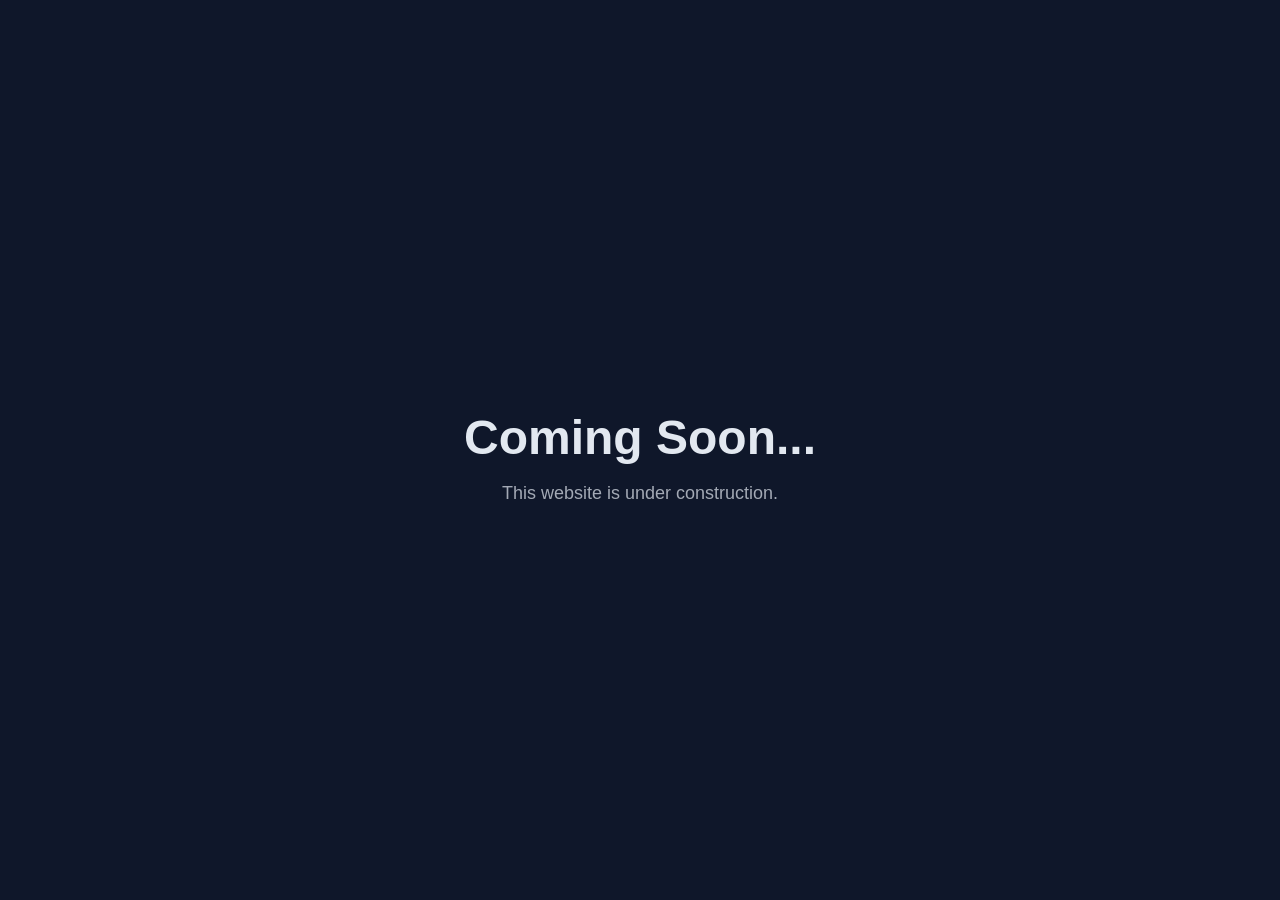
==== index.html @ de78118d "Create index.html" ====
<!DOCTYPE html>
<html lang="en">
<head>
    <meta charset="UTF-8">
    <meta name="viewport" content="width=device-width, initial-scale=1.0">
    <title>Coming Soon</title>

    <style>
        body {
            margin: 0;
            height: 100vh;
            display: flex;
            justify-content: center;
            align-items: center;
            font-family: Arial, sans-serif;
            background: #0f172a;
            color: #e2e8f0;
        }

        .container {
            text-align: center;
        }

        h1 {
            font-size: 48px;
            margin-bottom: 10px;
        }

        p {
            font-size: 18px;
            opacity: 0.7;
        }

        .dot {
            animation: blink 1.5s infinite;
        }

        @keyframes blink {
            0%, 100% { opacity: 0; }
            50% { opacity: 1; }
        }
    </style>
</head>
<body>
    <div class="container">
        <h1>Coming Soon<span class="dot">.</span><span class="dot">.</span><span class="dot">.</span></h1>
        <p>This website is under construction.</p>
    </div>
</body>
</html>
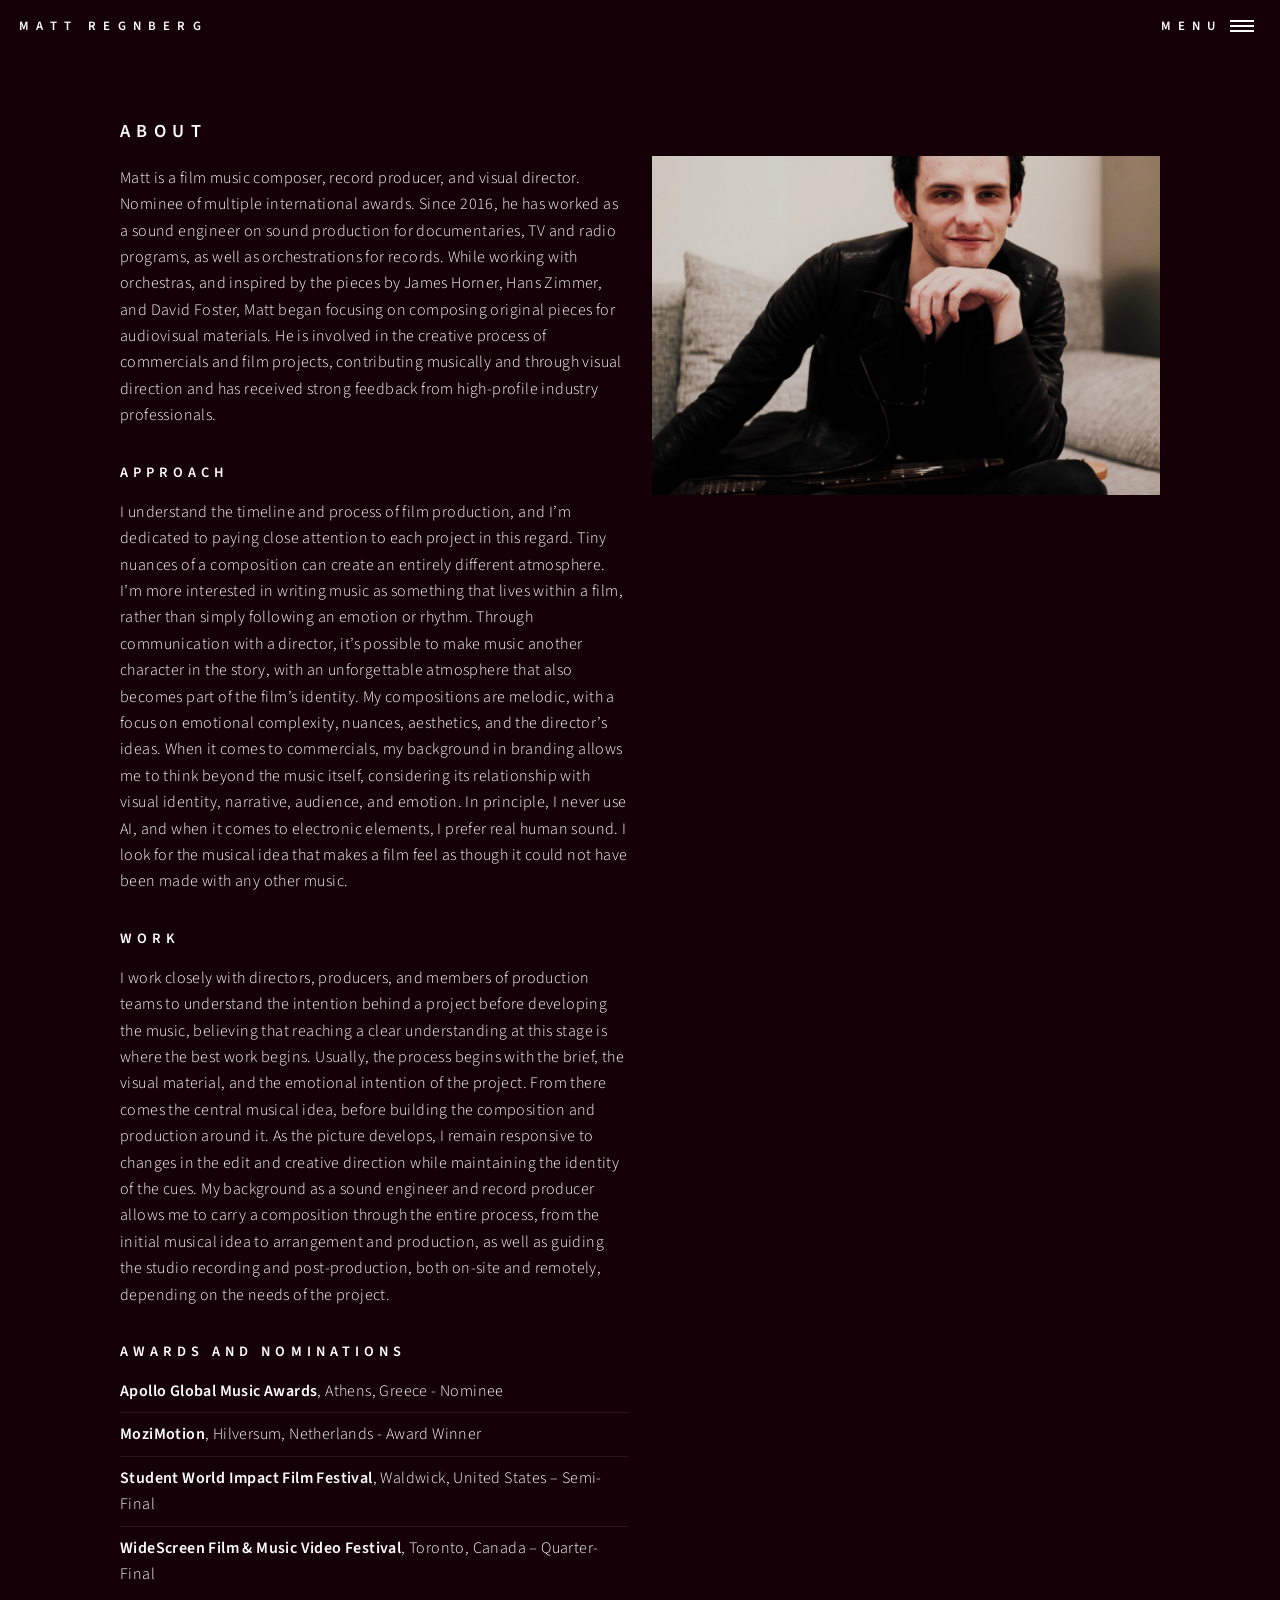
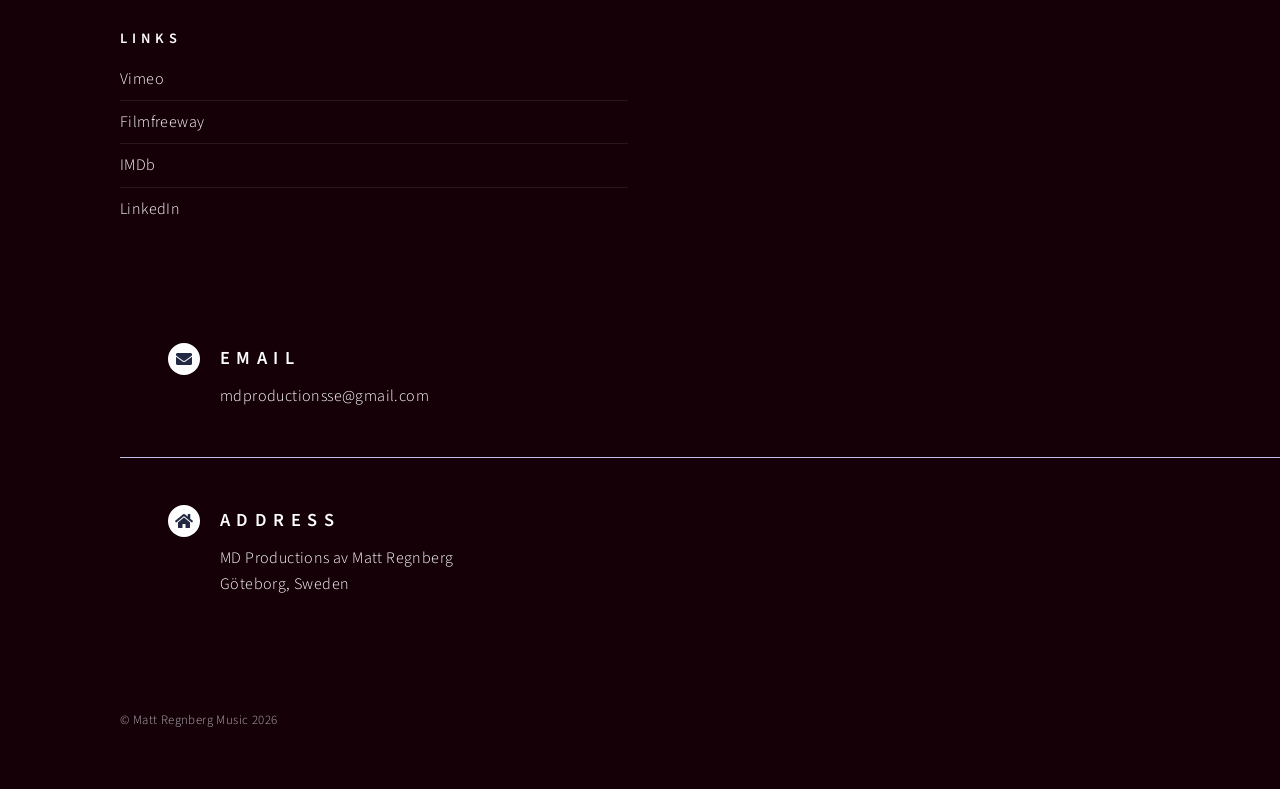
==== commit bc1e12dc: "Add files via upload" ====
--- a/index.html
+++ b/index.html
@@ -1,50 +1,173 @@
-<!DOCTYPE html>
-<html lang="en">
-<head>
-    <meta charset="UTF-8">
-    <meta name="viewport" content="width=device-width, initial-scale=1.0">
-    <title>Coming Soon</title>
+<!DOCTYPE HTML>
+
+<html>
+	<head>
+		<title>Matt Regnberg – Film Music Composer</title>
+		<meta charset="utf-8" />
+		<meta name="viewport" content="width=device-width, initial-scale=1, user-scalable=no" />
+		<link rel="stylesheet" href="assets/css/main.css" />
+		<noscript><link rel="stylesheet" href="assets/css/noscript.css" /></noscript>
+	</head>
+	<body class="is-preload">
+
+		<!-- Wrapper -->
+			<div id="wrapper">
+
+				<!-- Header -->
+					<header id="header">
+						<a href="index.html" class="logo"><span>Matt Regnberg</span></a>
+						<nav>
+							<a href="#menu">Menu</a>
+						</nav>
+					</header>
+
+				<!-- Menu -->
+					<nav id="menu">
+						<ul class="links">
+							<li><a href="index.html">Home</a></li>
+							<li><a href="work.html">Work</a></li>
+							<li><a href="about.html">About</a></li>
+		
+						</ul>
+						<ul class="actions stacked">
+							
+							<li><a href="#" class="button fit">Contact</a></li>
+						</ul>
+							<a href="index.html"><img src="images/usflag.png" alt="" width="25" height="auto" style="margin-right: 10px;"/></a>
+							<a href="se/index.html"><img src="images/seflag.png" alt="" width="25" height="auto"/></a>
+					</nav>
+
+				<!-- Main -->
+					<div id="main" class="alt">
+
+						<!-- One -->
+							<section id="one">
 
-    <style>
-        body {
-            margin: 0;
-            height: 100vh;
-            display: flex;
-            justify-content: center;
-            align-items: center;
-            font-family: Arial, sans-serif;
-            background: #0f172a;
-            color: #e2e8f0;
-        }
+
+								<div class="inner">
+<div class="row">
+											<div class="col-6 col-12-small">
+												<h3>About</h3>
+
+												<p>Matt is a film music composer, record producer, and visual director. Nominee of multiple international awards.
+Since 2016, he has worked as a sound engineer on sound production for documentaries, TV and radio programs, as well as orchestrations for records.
 
-        .container {
-            text-align: center;
-        }
+While working with orchestras, and inspired by the pieces by James Horner, Hans Zimmer, and David Foster, Matt began focusing on composing original pieces for audiovisual materials.
 
-        h1 {
-            font-size: 48px;
-            margin-bottom: 10px;
-        }
+He is involved in the creative process of commercials and film projects, contributing musically and through visual direction and has received strong feedback from high-profile industry professionals. </p>
+<h5>Approach</h5>
+I understand the timeline and process of film production, and I’m dedicated to paying close attention to each project in this regard. Tiny nuances of a composition can create an entirely different atmosphere. I’m more interested in writing music as something that lives within a film, rather than simply following an emotion or rhythm. Through communication with a director, it’s possible to make music another character in the story, with an unforgettable atmosphere that also becomes part of the film’s identity.
 
-        p {
-            font-size: 18px;
-            opacity: 0.7;
-        }
+My compositions are melodic, with a focus on emotional complexity, nuances, aesthetics, and the director’s ideas. When it comes to commercials, my background in branding allows me to think beyond the music itself, considering its relationship with visual identity, narrative, audience, and emotion.
 
-        .dot {
-            animation: blink 1.5s infinite;
-        }
+In principle, I never use AI, and when it comes to electronic elements, I prefer real human sound. I look for the musical idea that makes a film feel as though it could not have been made with any other music.<p></p>
+<h5>Work</h5>
+I work closely with directors, producers, and members of production teams to understand the intention behind a project before developing the music, believing that reaching a clear understanding at this stage is where the best work begins.
 
-        @keyframes blink {
-            0%, 100% { opacity: 0; }
-            50% { opacity: 1; }
-        }
-    </style>
-</head>
-<body>
-    <div class="container">
-        <h1>Coming Soon<span class="dot">.</span><span class="dot">.</span><span class="dot">.</span></h1>
-        <p>This website is under construction.</p>
-    </div>
-</body>
-</html>
+Usually, the process begins with the brief, the visual material, and the emotional intention of the project. From there comes the central musical idea, before building the composition and production around it.
+
+As the picture develops, I remain responsive to changes in the edit and creative direction while maintaining the identity of the cues. My background as a sound engineer and record producer allows me to carry a composition through the entire process, from the initial musical idea to arrangement and production, as well as guiding the studio recording and post-production, both on-site and remotely, depending on the needs of the project.<p></p>
+<h5>Awards and Nominations</h5>
+<ul class="alt">
+							<li><b>Apollo Global Music Awards</b>, Athens, Greece - Nominee</li>
+							<li><b>MoziMotion</b>, Hilversum, Netherlands - Award Winner </li>
+							<li><b>Student World Impact Film Festival</b>, Waldwick, United States – Semi-Final</li>
+	   						<li><b>WideScreen Film & Music Video Festival</b>, Toronto, Canada – Quarter-Final</li>
+		
+						</ul><h5>Links</h5>
+<ul class="alt">
+							<li>Vimeo</li>
+							<li><a href="index.html">Filmfreeway</a></li>
+							<li><a href="index.html">IMDb</a></li>
+	   						<li><a href="index.html">LinkedIn</a></li>
+		
+						</ul>
+
+											</div>
+											<div class="col-6 col-12-small">
+												<span class="image main"><img class="image fit" src="images/1.jpg" alt="" /></span>
+											</div>
+
+						
+						
+									
+								</div>
+							</section>
+
+					</div>
+
+				<!-- Contact -->
+					<section id="contact">
+						<div class="inner">
+
+
+
+
+
+
+
+
+
+
+
+
+
+							
+							<section class="split">
+								<section class="split">
+									<div class="contact-method">
+										<span class="icon solid alt fa-envelope"></span>
+										<h3>Email</h3>
+										<a href="#">mdproductionsse@gmail.com</a>
+									</div>
+								</section>
+
+								
+
+
+
+<section>
+									<div class="contact-method">
+										<span class="icon solid alt fa-home"></span>
+										<h3>Address</h3>
+										<span>
+
+
+MD Productions av Matt Regnberg<br />
+Göteborg, Sweden<br />
+
+									
+										</span>
+									</div>
+								</section>
+
+
+</section>
+								
+							
+						</div>
+					</section>
+
+				<!-- Footer -->
+					<footer id="footer">
+						<div class="inner">
+							
+							<ul class="copyright">
+								<li>&copy; Matt Regnberg Music 2026</li>
+							</ul>
+						</div>
+					</footer>
+
+			</div>
+
+		<!-- Scripts -->
+			<script src="assets/js/jquery.min.js"></script>
+			<script src="assets/js/jquery.scrolly.min.js"></script>
+			<script src="assets/js/jquery.scrollex.min.js"></script>
+			<script src="assets/js/browser.min.js"></script>
+			<script src="assets/js/breakpoints.min.js"></script>
+			<script src="assets/js/util.js"></script>
+			<script src="assets/js/main.js"></script>
+
+	</body>
+</html>
--- a/assets/css/main.css
+++ b/assets/css/main.css
@@ -0,0 +1,3950 @@
+@import url(fontawesome-all.min.css);
+@import url("https://fonts.googleapis.com/css?family=Source+Sans+Pro:300,300italic,600,600italic");
+
+
+
+html, body, div, span, applet, object,
+iframe, h1, h2, h3, h4, h5, h6, p, blockquote,
+pre, a, abbr, acronym, address, big, cite,
+code, del, dfn, em, img, ins, kbd, q, s, samp,
+small, strike, strong, sub, sup, tt, var, b,
+u, i, center, dl, dt, dd, ol, ul, li, fieldset,
+form, label, legend, table, caption, tbody,
+tfoot, thead, tr, th, td, article, aside,
+canvas, details, embed, figure, figcaption,
+footer, header, hgroup, menu, nav, output, ruby,
+section, summary, time, mark, audio, video {
+	margin: 0;
+	padding: 0;
+	border: 0;
+	font-size: 100%;
+	font: inherit;
+	vertical-align: baseline;}
+
+article, aside, details, figcaption, figure,
+footer, header, hgroup, menu, nav, section {
+	display: block;}
+
+body {
+	line-height: 1;
+}
+
+ol, ul {
+	list-style: none;
+}
+
+blockquote, q {
+	quotes: none;
+}
+
+	blockquote:before, blockquote:after, q:before, q:after {
+		content: '';
+		content: none;
+	}
+
+table {
+	border-collapse: collapse;
+	border-spacing: 0;
+}
+
+body {
+	-webkit-text-size-adjust: none;
+}
+
+mark {
+	background-color: transparent;
+	color: inherit;
+}
+
+input::-moz-focus-inner {
+	border: 0;
+	padding: 0;
+}
+
+input, select, textarea {
+	-moz-appearance: none;
+	-webkit-appearance: none;
+	-ms-appearance: none;
+	appearance: none;
+}
+
+/* Basic */
+
+	@-ms-viewport {
+		width: device-width;
+	}
+
+	body {
+		-ms-overflow-style: scrollbar;
+	}
+
+	@media screen and (max-width: 480px) {
+
+		html, body {
+			min-width: 320px;
+		}
+
+	}
+
+	html {
+		box-sizing: border-box;
+	}
+
+	*, *:before, *:after {
+		box-sizing: inherit;
+	}
+
+	body {
+		background: #150008;
+	}
+
+		body.is-preload *, body.is-preload *:before, body.is-preload *:after {
+			-moz-animation: none !important;
+			-webkit-animation: none !important;
+			-ms-animation: none !important;
+			animation: none !important;
+			-moz-transition: none !important;
+			-webkit-transition: none !important;
+			-ms-transition: none !important;
+			transition: none !important;
+		}
+
+/* Type */
+
+	body, input, select, textarea {
+		color: #ffffff;
+		font-family: "Source Sans Pro", Helvetica, sans-serif;
+		font-size: 17pt;
+		font-weight: 300;
+		letter-spacing: 0.025em;
+		line-height: 1.65;
+	}
+
+		@media screen and (max-width: 1680px) {
+
+			body, input, select, textarea {
+				font-size: 14pt;
+			}
+
+		}
+
+		@media screen and (max-width: 1280px) {
+
+			body, input, select, textarea {
+				font-size: 12pt;
+			}
+
+		}
+
+		@media screen and (max-width: 360px) {
+
+			body, input, select, textarea {
+				font-size: 11pt;
+			}
+
+		}
+
+	a {
+		-moz-transition: color 0.2s ease-in-out, border-bottom-color 0.2s ease-in-out;
+		-webkit-transition: color 0.2s ease-in-out, border-bottom-color 0.2s ease-in-out;
+		-ms-transition: color 0.2s ease-in-out, border-bottom-color 0.2s ease-in-out;
+		transition: color 0.2s ease-in-out, border-bottom-color 0.2s ease-in-out;
+		
+		color: inherit;
+		text-decoration: none;
+	}
+
+		a:hover {
+			border-bottom-color: transparent;
+			color: #9bf1ff !important;
+		}
+
+		a:active {
+			color: #53e3fb !important;
+		}
+
+	strong, b {
+		color: #ffffff;
+		font-weight: 600;
+	}
+
+	em, i {
+		font-style: italic;
+	}
+
+	p {
+		margin: 0 0 2em 0;
+	}
+
+	h1, h2, h3, h4, h5, h6 {
+		color: #ffffff;
+		font-weight: 600;
+		line-height: 1.65;
+		margin: 0 0 1em 0;
+text-transform: uppercase;
+letter-spacing: 0.35em;
+	}
+
+		h1 a, h2 a, h3 a, h4 a, h5 a, h6 a {
+			color: inherit;
+			border-bottom: 0;
+		}
+
+	h1 {
+		font-size: 2.5em;
+	}
+
+	h2 {
+		font-size: 1.75em;
+	}
+
+	h3 {
+		font-size: 1.15em;
+	}
+
+	h4 {
+		font-size: 1.1em;
+	}
+
+	h5 {
+		font-size: 0.9em;
+	}
+
+	h6 {
+		font-size: 0.7em;
+	}
+
+	@media screen and (max-width: 736px) {
+
+		h1 {
+			font-size: 2em;
+		}
+
+		h2 {
+			font-size: 1.5em;
+		}
+
+		h3 {
+			font-size: 1.25em;
+		}
+
+	}
+
+	sub {
+		font-size: 0.8em;
+		position: relative;
+		top: 0.5em;
+	}
+
+	sup {
+		font-size: 0.8em;
+		position: relative;
+		top: -0.5em;
+	}
+
+	blockquote {
+		border-left: solid 4px rgba(212, 212, 255, 0.1);
+		font-style: italic;
+		margin: 0 0 2em 0;
+		padding: 0.5em 0 0.5em 2em;
+	}
+
+	code {
+		background: rgba(212, 212, 255, 0.035);
+		font-family: "Courier New", monospace;
+		font-size: 0.9em;
+		margin: 0 0.25em;
+		padding: 0.25em 0.65em;
+	}
+
+	pre {
+		-webkit-overflow-scrolling: touch;
+		font-family: "Courier New", monospace;
+		font-size: 0.9em;
+		margin: 0 0 2em 0;
+	}
+
+		pre code {
+			display: block;
+			line-height: 1.75;
+			padding: 1em 1.5em;
+			overflow-x: auto;
+		}
+
+	hr {
+		border: 0;
+		border-bottom: solid 1px rgba(212, 212, 255, 0.1);
+		margin: 2em 0;
+	}
+
+		hr.major {
+			margin: 3em 0;
+		}
+
+	.align-left {
+		text-align: left;
+	}
+
+	.align-center {
+		text-align: center;
+	}
+
+	.align-right {
+		text-align: right;
+	}
+
+/* Row */
+
+	.row {
+		display: flex;
+		flex-wrap: wrap;
+		box-sizing: border-box;
+		align-items: stretch;
+	}
+
+		.row > * {
+			box-sizing: border-box;
+		}
+
+		.row.gtr-uniform > * > :last-child {
+			margin-bottom: 0;
+		}
+
+		.row.aln-left {
+			justify-content: flex-start;
+		}
+
+		.row.aln-center {
+			justify-content: center;
+		}
+
+		.row.aln-right {
+			justify-content: flex-end;
+		}
+
+		.row.aln-top {
+			align-items: flex-start;
+		}
+
+		.row.aln-middle {
+			align-items: center;
+		}
+
+		.row.aln-bottom {
+			align-items: flex-end;
+		}
+
+		.row > .imp {
+			order: -1;
+		}
+
+		.row > .col-1 {
+			width: 8.33333%;
+		}
+
+		.row > .off-1 {
+			margin-left: 8.33333%;
+		}
+
+		.row > .col-2 {
+			width: 16.66667%;
+		}
+
+		.row > .off-2 {
+			margin-left: 16.66667%;
+		}
+
+		.row > .col-3 {
+			width: 25%;
+		}
+
+		.row > .off-3 {
+			margin-left: 25%;
+		}
+
+		.row > .col-4 {
+			width: 33.33333%;
+		}
+
+		.row > .off-4 {
+			margin-left: 33.33333%;
+		}
+
+		.row > .col-5 {
+			width: 41.66667%;
+		}
+
+		.row > .off-5 {
+			margin-left: 41.66667%;
+		}
+
+		.row > .col-6 {
+			width: 50%;
+		}
+
+		.row > .off-6 {
+			margin-left: 50%;
+		}
+
+		.row > .col-7 {
+			width: 58.33333%;
+		}
+
+		.row > .off-7 {
+			margin-left: 58.33333%;
+		}
+
+		.row > .col-8 {
+			width: 66.66667%;
+		}
+
+		.row > .off-8 {
+			margin-left: 66.66667%;
+		}
+
+		.row > .col-9 {
+			width: 75%;
+		}
+
+		.row > .off-9 {
+			margin-left: 75%;
+		}
+
+		.row > .col-10 {
+			width: 83.33333%;
+		}
+
+		.row > .off-10 {
+			margin-left: 83.33333%;
+		}
+
+		.row > .col-11 {
+			width: 91.66667%;
+		}
+
+		.row > .off-11 {
+			margin-left: 91.66667%;
+		}
+
+		.row > .col-12 {
+			width: 100%;
+		}
+
+		.row > .off-12 {
+			margin-left: 100%;
+		}
+
+		.row.gtr-0 {
+			margin-top: 0;
+			margin-left: 0em;
+		}
+
+			.row.gtr-0 > * {
+				padding: 0 0 0 0em;
+			}
+
+			.row.gtr-0.gtr-uniform {
+				margin-top: 0em;
+			}
+
+				.row.gtr-0.gtr-uniform > * {
+					padding-top: 0em;
+				}
+
+		.row.gtr-25 {
+			margin-top: 0;
+			margin-left: -0.5em;
+		}
+
+			.row.gtr-25 > * {
+				padding: 0 0 0 0.5em;
+			}
+
+			.row.gtr-25.gtr-uniform {
+				margin-top: -0.5em;
+			}
+
+				.row.gtr-25.gtr-uniform > * {
+					padding-top: 0.5em;
+				}
+
+		.row.gtr-50 {
+			margin-top: 0;
+			margin-left: -1em;
+		}
+
+			.row.gtr-50 > * {
+				padding: 0 0 0 1em;
+			}
+
+			.row.gtr-50.gtr-uniform {
+				margin-top: -1em;
+			}
+
+				.row.gtr-50.gtr-uniform > * {
+					padding-top: 1em;
+				}
+
+		.row {
+			margin-top: 0;
+			margin-left: -2em;
+		}
+
+			.row > * {
+				padding: 0 0 0 2em;
+			}
+
+			.row.gtr-uniform {
+				margin-top: -2em;
+			}
+
+				.row.gtr-uniform > * {
+					padding-top: 2em;
+				}
+
+		.row.gtr-150 {
+			margin-top: 0;
+			margin-left: -3em;
+		}
+
+			.row.gtr-150 > * {
+				padding: 0 0 0 3em;
+			}
+
+			.row.gtr-150.gtr-uniform {
+				margin-top: -3em;
+			}
+
+				.row.gtr-150.gtr-uniform > * {
+					padding-top: 3em;
+				}
+
+		.row.gtr-200 {
+			margin-top: 0;
+			margin-left: -4em;
+		}
+
+			.row.gtr-200 > * {
+				padding: 0 0 0 4em;
+			}
+
+			.row.gtr-200.gtr-uniform {
+				margin-top: -4em;
+			}
+
+				.row.gtr-200.gtr-uniform > * {
+					padding-top: 4em;
+				}
+
+		@media screen and (max-width: 1680px) {
+
+			.row {
+				display: flex;
+				flex-wrap: wrap;
+				box-sizing: border-box;
+				align-items: stretch;
+			}
+
+				.row > * {
+					box-sizing: border-box;
+				}
+
+				.row.gtr-uniform > * > :last-child {
+					margin-bottom: 0;
+				}
+
+				.row.aln-left {
+					justify-content: flex-start;
+				}
+
+				.row.aln-center {
+					justify-content: center;
+				}
+
+				.row.aln-right {
+					justify-content: flex-end;
+				}
+
+				.row.aln-top {
+					align-items: flex-start;
+				}
+
+				.row.aln-middle {
+					align-items: center;
+				}
+
+				.row.aln-bottom {
+					align-items: flex-end;
+				}
+
+				.row > .imp-xlarge {
+					order: -1;
+				}
+
+				.row > .col-1-xlarge {
+					width: 8.33333%;
+				}
+
+				.row > .off-1-xlarge {
+					margin-left: 8.33333%;
+				}
+
+				.row > .col-2-xlarge {
+					width: 16.66667%;
+				}
+
+				.row > .off-2-xlarge {
+					margin-left: 16.66667%;
+				}
+
+				.row > .col-3-xlarge {
+					width: 25%;
+				}
+
+				.row > .off-3-xlarge {
+					margin-left: 25%;
+				}
+
+				.row > .col-4-xlarge {
+					width: 33.33333%;
+				}
+
+				.row > .off-4-xlarge {
+					margin-left: 33.33333%;
+				}
+
+				.row > .col-5-xlarge {
+					width: 41.66667%;
+				}
+
+				.row > .off-5-xlarge {
+					margin-left: 41.66667%;
+				}
+
+				.row > .col-6-xlarge {
+					width: 50%;
+				}
+
+				.row > .off-6-xlarge {
+					margin-left: 50%;
+				}
+
+				.row > .col-7-xlarge {
+					width: 58.33333%;
+				}
+
+				.row > .off-7-xlarge {
+					margin-left: 58.33333%;
+				}
+
+				.row > .col-8-xlarge {
+					width: 66.66667%;
+				}
+
+				.row > .off-8-xlarge {
+					margin-left: 66.66667%;
+				}
+
+				.row > .col-9-xlarge {
+					width: 75%;
+				}
+
+				.row > .off-9-xlarge {
+					margin-left: 75%;
+				}
+
+				.row > .col-10-xlarge {
+					width: 83.33333%;
+				}
+
+				.row > .off-10-xlarge {
+					margin-left: 83.33333%;
+				}
+
+				.row > .col-11-xlarge {
+					width: 91.66667%;
+				}
+
+				.row > .off-11-xlarge {
+					margin-left: 91.66667%;
+				}
+
+				.row > .col-12-xlarge {
+					width: 100%;
+				}
+
+				.row > .off-12-xlarge {
+					margin-left: 100%;
+				}
+
+				.row.gtr-0 {
+					margin-top: 0;
+					margin-left: 0em;
+				}
+
+					.row.gtr-0 > * {
+						padding: 0 0 0 0em;
+					}
+
+					.row.gtr-0.gtr-uniform {
+						margin-top: 0em;
+					}
+
+						.row.gtr-0.gtr-uniform > * {
+							padding-top: 0em;
+						}
+
+				.row.gtr-25 {
+					margin-top: 0;
+					margin-left: -0.5em;
+				}
+
+					.row.gtr-25 > * {
+						padding: 0 0 0 0.5em;
+					}
+
+					.row.gtr-25.gtr-uniform {
+						margin-top: -0.5em;
+					}
+
+						.row.gtr-25.gtr-uniform > * {
+							padding-top: 0.5em;
+						}
+
+				.row.gtr-50 {
+					margin-top: 0;
+					margin-left: -1em;
+				}
+
+					.row.gtr-50 > * {
+						padding: 0 0 0 1em;
+					}
+
+					.row.gtr-50.gtr-uniform {
+						margin-top: -1em;
+					}
+
+						.row.gtr-50.gtr-uniform > * {
+							padding-top: 1em;
+						}
+
+				.row {
+					margin-top: 0;
+					margin-left: -2em;
+				}
+
+					.row > * {
+						padding: 0 0 0 2em;
+					}
+
+					.row.gtr-uniform {
+						margin-top: -2em;
+					}
+
+						.row.gtr-uniform > * {
+							padding-top: 2em;
+						}
+
+				.row.gtr-150 {
+					margin-top: 0;
+					margin-left: -3em;
+				}
+
+					.row.gtr-150 > * {
+						padding: 0 0 0 3em;
+					}
+
+					.row.gtr-150.gtr-uniform {
+						margin-top: -3em;
+					}
+
+						.row.gtr-150.gtr-uniform > * {
+							padding-top: 3em;
+						}
+
+				.row.gtr-200 {
+					margin-top: 0;
+					margin-left: -4em;
+				}
+
+					.row.gtr-200 > * {
+						padding: 0 0 0 4em;
+					}
+
+					.row.gtr-200.gtr-uniform {
+						margin-top: -4em;
+					}
+
+						.row.gtr-200.gtr-uniform > * {
+							padding-top: 4em;
+						}
+
+		}
+
+		@media screen and (max-width: 1280px) {
+
+			.row {
+				display: flex;
+				flex-wrap: wrap;
+				box-sizing: border-box;
+				align-items: stretch;
+			}
+
+				.row > * {
+					box-sizing: border-box;
+				}
+
+				.row.gtr-uniform > * > :last-child {
+					margin-bottom: 0;
+				}
+
+				.row.aln-left {
+					justify-content: flex-start;
+				}
+
+				.row.aln-center {
+					justify-content: center;
+				}
+
+				.row.aln-right {
+					justify-content: flex-end;
+				}
+
+				.row.aln-top {
+					align-items: flex-start;
+				}
+
+				.row.aln-middle {
+					align-items: center;
+				}
+
+				.row.aln-bottom {
+					align-items: flex-end;
+				}
+
+				.row > .imp-large {
+					order: -1;
+				}
+
+				.row > .col-1-large {
+					width: 8.33333%;
+				}
+
+				.row > .off-1-large {
+					margin-left: 8.33333%;
+				}
+
+				.row > .col-2-large {
+					width: 16.66667%;
+				}
+
+				.row > .off-2-large {
+					margin-left: 16.66667%;
+				}
+
+				.row > .col-3-large {
+					width: 25%;
+				}
+
+				.row > .off-3-large {
+					margin-left: 25%;
+				}
+
+				.row > .col-4-large {
+					width: 33.33333%;
+				}
+
+				.row > .off-4-large {
+					margin-left: 33.33333%;
+				}
+
+				.row > .col-5-large {
+					width: 41.66667%;
+				}
+
+				.row > .off-5-large {
+					margin-left: 41.66667%;
+				}
+
+				.row > .col-6-large {
+					width: 50%;
+				}
+
+				.row > .off-6-large {
+					margin-left: 50%;
+				}
+
+				.row > .col-7-large {
+					width: 58.33333%;
+				}
+
+				.row > .off-7-large {
+					margin-left: 58.33333%;
+				}
+
+				.row > .col-8-large {
+					width: 66.66667%;
+				}
+
+				.row > .off-8-large {
+					margin-left: 66.66667%;
+				}
+
+				.row > .col-9-large {
+					width: 75%;
+				}
+
+				.row > .off-9-large {
+					margin-left: 75%;
+				}
+
+				.row > .col-10-large {
+					width: 83.33333%;
+				}
+
+				.row > .off-10-large {
+					margin-left: 83.33333%;
+				}
+
+				.row > .col-11-large {
+					width: 91.66667%;
+				}
+
+				.row > .off-11-large {
+					margin-left: 91.66667%;
+				}
+
+				.row > .col-12-large {
+					width: 100%;
+				}
+
+				.row > .off-12-large {
+					margin-left: 100%;
+				}
+
+				.row.gtr-0 {
+					margin-top: 0;
+					margin-left: 0em;
+				}
+
+					.row.gtr-0 > * {
+						padding: 0 0 0 0em;
+					}
+
+					.row.gtr-0.gtr-uniform {
+						margin-top: 0em;
+					}
+
+						.row.gtr-0.gtr-uniform > * {
+							padding-top: 0em;
+						}
+
+				.row.gtr-25 {
+					margin-top: 0;
+					margin-left: -0.375em;
+				}
+
+					.row.gtr-25 > * {
+						padding: 0 0 0 0.375em;
+					}
+
+					.row.gtr-25.gtr-uniform {
+						margin-top: -0.375em;
+					}
+
+						.row.gtr-25.gtr-uniform > * {
+							padding-top: 0.375em;
+						}
+
+				.row.gtr-50 {
+					margin-top: 0;
+					margin-left: -0.75em;
+				}
+
+					.row.gtr-50 > * {
+						padding: 0 0 0 0.75em;
+					}
+
+					.row.gtr-50.gtr-uniform {
+						margin-top: -0.75em;
+					}
+
+						.row.gtr-50.gtr-uniform > * {
+							padding-top: 0.75em;
+						}
+
+				.row {
+					margin-top: 0;
+					margin-left: -1.5em;
+				}
+
+					.row > * {
+						padding: 0 0 0 1.5em;
+					}
+
+					.row.gtr-uniform {
+						margin-top: -1.5em;
+					}
+
+						.row.gtr-uniform > * {
+							padding-top: 1.5em;
+						}
+
+				.row.gtr-150 {
+					margin-top: 0;
+					margin-left: -2.25em;
+				}
+
+					.row.gtr-150 > * {
+						padding: 0 0 0 2.25em;
+					}
+
+					.row.gtr-150.gtr-uniform {
+						margin-top: -2.25em;
+					}
+
+						.row.gtr-150.gtr-uniform > * {
+							padding-top: 2.25em;
+						}
+
+				.row.gtr-200 {
+					margin-top: 0;
+					margin-left: -3em;
+				}
+
+					.row.gtr-200 > * {
+						padding: 0 0 0 3em;
+					}
+
+					.row.gtr-200.gtr-uniform {
+						margin-top: -3em;
+					}
+
+						.row.gtr-200.gtr-uniform > * {
+							padding-top: 3em;
+						}
+
+		}
+
+		@media screen and (max-width: 980px) {
+
+			.row {
+				display: flex;
+				flex-wrap: wrap;
+				box-sizing: border-box;
+				align-items: stretch;
+			}
+
+				.row > * {
+					box-sizing: border-box;
+				}
+
+				.row.gtr-uniform > * > :last-child {
+					margin-bottom: 0;
+				}
+
+				.row.aln-left {
+					justify-content: flex-start;
+				}
+
+				.row.aln-center {
+					justify-content: center;
+				}
+
+				.row.aln-right {
+					justify-content: flex-end;
+				}
+
+				.row.aln-top {
+					align-items: flex-start;
+				}
+
+				.row.aln-middle {
+					align-items: center;
+				}
+
+				.row.aln-bottom {
+					align-items: flex-end;
+				}
+
+				.row > .imp-medium {
+					order: -1;
+				}
+
+				.row > .col-1-medium {
+					width: 8.33333%;
+				}
+
+				.row > .off-1-medium {
+					margin-left: 8.33333%;
+				}
+
+				.row > .col-2-medium {
+					width: 16.66667%;
+				}
+
+				.row > .off-2-medium {
+					margin-left: 16.66667%;
+				}
+
+				.row > .col-3-medium {
+					width: 25%;
+				}
+
+				.row > .off-3-medium {
+					margin-left: 25%;
+				}
+
+				.row > .col-4-medium {
+					width: 33.33333%;
+				}
+
+				.row > .off-4-medium {
+					margin-left: 33.33333%;
+				}
+
+				.row > .col-5-medium {
+					width: 41.66667%;
+				}
+
+				.row > .off-5-medium {
+					margin-left: 41.66667%;
+				}
+
+				.row > .col-6-medium {
+					width: 50%;
+				}
+
+				.row > .off-6-medium {
+					margin-left: 50%;
+				}
+
+				.row > .col-7-medium {
+					width: 58.33333%;
+				}
+
+				.row > .off-7-medium {
+					margin-left: 58.33333%;
+				}
+
+				.row > .col-8-medium {
+					width: 66.66667%;
+				}
+
+				.row > .off-8-medium {
+					margin-left: 66.66667%;
+				}
+
+				.row > .col-9-medium {
+					width: 75%;
+				}
+
+				.row > .off-9-medium {
+					margin-left: 75%;
+				}
+
+				.row > .col-10-medium {
+					width: 83.33333%;
+				}
+
+				.row > .off-10-medium {
+					margin-left: 83.33333%;
+				}
+
+				.row > .col-11-medium {
+					width: 91.66667%;
+				}
+
+				.row > .off-11-medium {
+					margin-left: 91.66667%;
+				}
+
+				.row > .col-12-medium {
+					width: 100%;
+				}
+
+				.row > .off-12-medium {
+					margin-left: 100%;
+				}
+
+				.row.gtr-0 {
+					margin-top: 0;
+					margin-left: 0em;
+				}
+
+					.row.gtr-0 > * {
+						padding: 0 0 0 0em;
+					}
+
+					.row.gtr-0.gtr-uniform {
+						margin-top: 0em;
+					}
+
+						.row.gtr-0.gtr-uniform > * {
+							padding-top: 0em;
+						}
+
+				.row.gtr-25 {
+					margin-top: 0;
+					margin-left: -0.375em;
+				}
+
+					.row.gtr-25 > * {
+						padding: 0 0 0 0.375em;
+					}
+
+					.row.gtr-25.gtr-uniform {
+						margin-top: -0.375em;
+					}
+
+						.row.gtr-25.gtr-uniform > * {
+							padding-top: 0.375em;
+						}
+
+				.row.gtr-50 {
+					margin-top: 0;
+					margin-left: -0.75em;
+				}
+
+					.row.gtr-50 > * {
+						padding: 0 0 0 0.75em;
+					}
+
+					.row.gtr-50.gtr-uniform {
+						margin-top: -0.75em;
+					}
+
+						.row.gtr-50.gtr-uniform > * {
+							padding-top: 0.75em;
+						}
+
+				.row {
+					margin-top: 0;
+					margin-left: -1.5em;
+				}
+
+					.row > * {
+						padding: 0 0 0 1.5em;
+					}
+
+					.row.gtr-uniform {
+						margin-top: -1.5em;
+					}
+
+						.row.gtr-uniform > * {
+							padding-top: 1.5em;
+						}
+
+				.row.gtr-150 {
+					margin-top: 0;
+					margin-left: -2.25em;
+				}
+
+					.row.gtr-150 > * {
+						padding: 0 0 0 2.25em;
+					}
+
+					.row.gtr-150.gtr-uniform {
+						margin-top: -2.25em;
+					}
+
+						.row.gtr-150.gtr-uniform > * {
+							padding-top: 2.25em;
+						}
+
+				.row.gtr-200 {
+					margin-top: 0;
+					margin-left: -3em;
+				}
+
+					.row.gtr-200 > * {
+						padding: 0 0 0 3em;
+					}
+
+					.row.gtr-200.gtr-uniform {
+						margin-top: -3em;
+					}
+
+						.row.gtr-200.gtr-uniform > * {
+							padding-top: 3em;
+						}
+
+		}
+
+		@media screen and (max-width: 736px) {
+
+			.row {
+				display: flex;
+				flex-wrap: wrap;
+				box-sizing: border-box;
+				align-items: stretch;
+			}
+
+				.row > * {
+					box-sizing: border-box;
+				}
+
+				.row.gtr-uniform > * > :last-child {
+					margin-bottom: 0;
+				}
+
+				.row.aln-left {
+					justify-content: flex-start;
+				}
+
+				.row.aln-center {
+					justify-content: center;
+				}
+
+				.row.aln-right {
+					justify-content: flex-end;
+				}
+
+				.row.aln-top {
+					align-items: flex-start;
+				}
+
+				.row.aln-middle {
+					align-items: center;
+				}
+
+				.row.aln-bottom {
+					align-items: flex-end;
+				}
+
+				.row > .imp-small {
+					order: -1;
+				}
+
+				.row > .col-1-small {
+					width: 8.33333%;
+				}
+
+				.row > .off-1-small {
+					margin-left: 8.33333%;
+				}
+
+				.row > .col-2-small {
+					width: 16.66667%;
+				}
+
+				.row > .off-2-small {
+					margin-left: 16.66667%;
+				}
+
+				.row > .col-3-small {
+					width: 25%;
+				}
+
+				.row > .off-3-small {
+					margin-left: 25%;
+				}
+
+				.row > .col-4-small {
+					width: 33.33333%;
+				}
+
+				.row > .off-4-small {
+					margin-left: 33.33333%;
+				}
+
+				.row > .col-5-small {
+					width: 41.66667%;
+				}
+
+				.row > .off-5-small {
+					margin-left: 41.66667%;
+				}
+
+				.row > .col-6-small {
+					width: 50%;
+				}
+
+				.row > .off-6-small {
+					margin-left: 50%;
+				}
+
+				.row > .col-7-small {
+					width: 58.33333%;
+				}
+
+				.row > .off-7-small {
+					margin-left: 58.33333%;
+				}
+
+				.row > .col-8-small {
+					width: 66.66667%;
+				}
+
+				.row > .off-8-small {
+					margin-left: 66.66667%;
+				}
+
+				.row > .col-9-small {
+					width: 75%;
+				}
+
+				.row > .off-9-small {
+					margin-left: 75%;
+				}
+
+				.row > .col-10-small {
+					width: 83.33333%;
+				}
+
+				.row > .off-10-small {
+					margin-left: 83.33333%;
+				}
+
+				.row > .col-11-small {
+					width: 91.66667%;
+				}
+
+				.row > .off-11-small {
+					margin-left: 91.66667%;
+				}
+
+				.row > .col-12-small {
+					width: 100%;
+				}
+
+				.row > .off-12-small {
+					margin-left: 100%;
+				}
+
+				.row.gtr-0 {
+					margin-top: 0;
+					margin-left: 0em;
+				}
+
+					.row.gtr-0 > * {
+						padding: 0 0 0 0em;
+					}
+
+					.row.gtr-0.gtr-uniform {
+						margin-top: 0em;
+					}
+
+						.row.gtr-0.gtr-uniform > * {
+							padding-top: 0em;
+						}
+
+				.row.gtr-25 {
+					margin-top: 0;
+					margin-left: -0.3125em;
+				}
+
+					.row.gtr-25 > * {
+						padding: 0 0 0 0.3125em;
+					}
+
+					.row.gtr-25.gtr-uniform {
+						margin-top: -0.3125em;
+					}
+
+						.row.gtr-25.gtr-uniform > * {
+							padding-top: 0.3125em;
+						}
+
+				.row.gtr-50 {
+					margin-top: 0;
+					margin-left: -0.625em;
+				}
+
+					.row.gtr-50 > * {
+						padding: 0 0 0 0.625em;
+					}
+
+					.row.gtr-50.gtr-uniform {
+						margin-top: -0.625em;
+					}
+
+						.row.gtr-50.gtr-uniform > * {
+							padding-top: 0.625em;
+						}
+
+				.row {
+					margin-top: 0;
+					margin-left: -1.25em;
+				}
+
+					.row > * {
+						padding: 0 0 0 1.25em;
+					}
+
+					.row.gtr-uniform {
+						margin-top: -1.25em;
+					}
+
+						.row.gtr-uniform > * {
+							padding-top: 1.25em;
+						}
+
+				.row.gtr-150 {
+					margin-top: 0;
+					margin-left: -1.875em;
+				}
+
+					.row.gtr-150 > * {
+						padding: 0 0 0 1.875em;
+					}
+
+					.row.gtr-150.gtr-uniform {
+						margin-top: -1.875em;
+					}
+
+						.row.gtr-150.gtr-uniform > * {
+							padding-top: 1.875em;
+						}
+
+				.row.gtr-200 {
+					margin-top: 0;
+					margin-left: -2.5em;
+				}
+
+					.row.gtr-200 > * {
+						padding: 0 0 0 2.5em;
+					}
+
+					.row.gtr-200.gtr-uniform {
+						margin-top: -2.5em;
+					}
+
+						.row.gtr-200.gtr-uniform > * {
+							padding-top: 2.5em;
+						}
+
+		}
+
+		@media screen and (max-width: 480px) {
+
+			.row {
+				display: flex;
+				flex-wrap: wrap;
+				box-sizing: border-box;
+				align-items: stretch;
+			}
+
+				.row > * {
+					box-sizing: border-box;
+				}
+
+				.row.gtr-uniform > * > :last-child {
+					margin-bottom: 0;
+				}
+
+				.row.aln-left {
+					justify-content: flex-start;
+				}
+
+				.row.aln-center {
+					justify-content: center;
+				}
+
+				.row.aln-right {
+					justify-content: flex-end;
+				}
+
+				.row.aln-top {
+					align-items: flex-start;
+				}
+
+				.row.aln-middle {
+					align-items: center;
+				}
+
+				.row.aln-bottom {
+					align-items: flex-end;
+				}
+
+				.row > .imp-xsmall {
+					order: -1;
+				}
+
+				.row > .col-1-xsmall {
+					width: 8.33333%;
+				}
+
+				.row > .off-1-xsmall {
+					margin-left: 8.33333%;
+				}
+
+				.row > .col-2-xsmall {
+					width: 16.66667%;
+				}
+
+				.row > .off-2-xsmall {
+					margin-left: 16.66667%;
+				}
+
+				.row > .col-3-xsmall {
+					width: 25%;
+				}
+
+				.row > .off-3-xsmall {
+					margin-left: 25%;
+				}
+
+				.row > .col-4-xsmall {
+					width: 33.33333%;
+				}
+
+				.row > .off-4-xsmall {
+					margin-left: 33.33333%;
+				}
+
+				.row > .col-5-xsmall {
+					width: 41.66667%;
+				}
+
+				.row > .off-5-xsmall {
+					margin-left: 41.66667%;
+				}
+
+				.row > .col-6-xsmall {
+					width: 50%;
+				}
+
+				.row > .off-6-xsmall {
+					margin-left: 50%;
+				}
+
+				.row > .col-7-xsmall {
+					width: 58.33333%;
+				}
+
+				.row > .off-7-xsmall {
+					margin-left: 58.33333%;
+				}
+
+				.row > .col-8-xsmall {
+					width: 66.66667%;
+				}
+
+				.row > .off-8-xsmall {
+					margin-left: 66.66667%;
+				}
+
+				.row > .col-9-xsmall {
+					width: 75%;
+				}
+
+				.row > .off-9-xsmall {
+					margin-left: 75%;
+				}
+
+				.row > .col-10-xsmall {
+					width: 83.33333%;
+				}
+
+				.row > .off-10-xsmall {
+					margin-left: 83.33333%;
+				}
+
+				.row > .col-11-xsmall {
+					width: 91.66667%;
+				}
+
+				.row > .off-11-xsmall {
+					margin-left: 91.66667%;
+				}
+
+				.row > .col-12-xsmall {
+					width: 100%;
+				}
+
+				.row > .off-12-xsmall {
+					margin-left: 100%;
+				}
+
+				.row.gtr-0 {
+					margin-top: 0;
+					margin-left: 0em;
+				}
+
+					.row.gtr-0 > * {
+						padding: 0 0 0 0em;
+					}
+
+					.row.gtr-0.gtr-uniform {
+						margin-top: 0em;
+					}
+
+						.row.gtr-0.gtr-uniform > * {
+							padding-top: 0em;
+						}
+
+				.row.gtr-25 {
+					margin-top: 0;
+					margin-left: -0.3125em;
+				}
+
+					.row.gtr-25 > * {
+						padding: 0 0 0 0.3125em;
+					}
+
+					.row.gtr-25.gtr-uniform {
+						margin-top: -0.3125em;
+					}
+
+						.row.gtr-25.gtr-uniform > * {
+							padding-top: 0.3125em;
+						}
+
+				.row.gtr-50 {
+					margin-top: 0;
+					margin-left: -0.625em;
+				}
+
+					.row.gtr-50 > * {
+						padding: 0 0 0 0.625em;
+					}
+
+					.row.gtr-50.gtr-uniform {
+						margin-top: -0.625em;
+					}
+
+						.row.gtr-50.gtr-uniform > * {
+							padding-top: 0.625em;
+						}
+
+				.row {
+					margin-top: 0;
+					margin-left: -1.25em;
+				}
+
+					.row > * {
+						padding: 0 0 0 1.25em;
+					}
+
+					.row.gtr-uniform {
+						margin-top: -1.25em;
+					}
+
+						.row.gtr-uniform > * {
+							padding-top: 1.25em;
+						}
+
+				.row.gtr-150 {
+					margin-top: 0;
+					margin-left: -1.875em;
+				}
+
+					.row.gtr-150 > * {
+						padding: 0 0 0 1.875em;
+					}
+
+					.row.gtr-150.gtr-uniform {
+						margin-top: -1.875em;
+					}
+
+						.row.gtr-150.gtr-uniform > * {
+							padding-top: 1.875em;
+						}
+
+				.row.gtr-200 {
+					margin-top: 0;
+					margin-left: -2.5em;
+				}
+
+					.row.gtr-200 > * {
+						padding: 0 0 0 2.5em;
+					}
+
+					.row.gtr-200.gtr-uniform {
+						margin-top: -2.5em;
+					}
+
+						.row.gtr-200.gtr-uniform > * {
+							padding-top: 2.5em;
+						}
+
+		}
+
+/* Section/Article */
+
+	section.special, article.special {
+		text-align: center;
+	}
+
+	header.major {
+		width: -moz-max-content;
+		width: -webkit-max-content;
+		width: -ms-max-content;
+		width: max-content;
+		margin-bottom: 2em;
+	}
+
+		header.major > :first-child {
+			margin-bottom: 0;
+			width: calc(100% + 0.5em);
+		}
+
+			header.major > :first-child:after {
+				content: '';
+				background-color: #ffffff;
+				display: block;
+				height: 2px;
+				margin: 0.325em 0 0.5em 0;
+				width: 100%;
+			}
+
+		header.major > p {
+			font-size: 0.7em;
+			font-weight: 600;
+			letter-spacing: 0.25em;
+			margin-bottom: 0;
+			text-transform: uppercase;
+		}
+
+		body.is-ie header.major > :first-child:after {
+			max-width: 9em;
+		}
+
+		body.is-ie header.major > h1:after {
+			max-width: 100% !important;
+		}
+
+	@media screen and (max-width: 736px) {
+
+		header.major > p br {
+			display: none;
+		}
+
+	}
+
+/* Form */
+
+	form {
+		margin: 0 0 2em 0;
+	}
+
+		form > :last-child {
+			margin-bottom: 0;
+		}
+
+		form > .fields {
+			display: -moz-flex;
+			display: -webkit-flex;
+			display: -ms-flex;
+			display: flex;
+			-moz-flex-wrap: wrap;
+			-webkit-flex-wrap: wrap;
+			-ms-flex-wrap: wrap;
+			flex-wrap: wrap;
+			width: calc(100% + 3em);
+			margin: -1.5em 0 2em -1.5em;
+		}
+
+			form > .fields > .field {
+				-moz-flex-grow: 0;
+				-webkit-flex-grow: 0;
+				-ms-flex-grow: 0;
+				flex-grow: 0;
+				-moz-flex-shrink: 0;
+				-webkit-flex-shrink: 0;
+				-ms-flex-shrink: 0;
+				flex-shrink: 0;
+				padding: 1.5em 0 0 1.5em;
+				width: calc(100% - 1.5em);
+			}
+
+				form > .fields > .field.half {
+					width: calc(50% - 0.75em);
+				}
+
+				form > .fields > .field.third {
+					width: calc(100%/3 - 0.5em);
+				}
+
+				form > .fields > .field.quarter {
+					width: calc(25% - 0.375em);
+				}
+
+		@media screen and (max-width: 480px) {
+
+			form > .fields {
+				width: calc(100% + 3em);
+				margin: -1.5em 0 2em -1.5em;
+			}
+
+				form > .fields > .field {
+					padding: 1.5em 0 0 1.5em;
+					width: calc(100% - 1.5em);
+				}
+
+					form > .fields > .field.half {
+						width: calc(100% - 1.5em);
+					}
+
+					form > .fields > .field.third {
+						width: calc(100% - 1.5em);
+					}
+
+					form > .fields > .field.quarter {
+						width: calc(100% - 1.5em);
+					}
+
+		}
+
+	label {
+		color: #ffffff;
+		display: block;
+		font-size: 0.8em;
+		font-weight: 600;
+		letter-spacing: 0.25em;
+		margin: 0 0 1em 0;
+		text-transform: uppercase;
+	}
+
+	input[type="text"],
+	input[type="password"],
+	input[type="email"],
+	input[type="tel"],
+	input[type="search"],
+	input[type="url"],
+	select,
+	textarea {
+		-moz-appearance: none;
+		-webkit-appearance: none;
+		-ms-appearance: none;
+		appearance: none;
+		background: rgba(212, 212, 255, 0.035);
+		border: none;
+		border-radius: 0;
+		color: inherit;
+		display: block;
+		outline: 0;
+		padding: 0 1em;
+		text-decoration: none;
+		width: 100%;
+	}
+
+		input[type="text"]:invalid,
+		input[type="password"]:invalid,
+		input[type="email"]:invalid,
+		input[type="tel"]:invalid,
+		input[type="search"]:invalid,
+		input[type="url"]:invalid,
+		select:invalid,
+		textarea:invalid {
+			box-shadow: none;
+		}
+
+		input[type="text"]:focus,
+		input[type="password"]:focus,
+		input[type="email"]:focus,
+		input[type="tel"]:focus,
+		input[type="search"]:focus,
+		input[type="url"]:focus,
+		select:focus,
+		textarea:focus {
+			border-color: #9bf1ff;
+			box-shadow: 0 0 0 2px #9bf1ff;
+		}
+
+	select {
+		background-image: url("data:image/svg+xml;charset=utf8,%3Csvg xmlns='http://www.w3.org/2000/svg' width='40' height='40' preserveAspectRatio='none' viewBox='0 0 40 40'%3E%3Cpath d='M9.4,12.3l10.4,10.4l10.4-10.4c0.2-0.2,0.5-0.4,0.9-0.4c0.3,0,0.6,0.1,0.9,0.4l3.3,3.3c0.2,0.2,0.4,0.5,0.4,0.9 c0,0.4-0.1,0.6-0.4,0.9L20.7,31.9c-0.2,0.2-0.5,0.4-0.9,0.4c-0.3,0-0.6-0.1-0.9-0.4L4.3,17.3c-0.2-0.2-0.4-0.5-0.4-0.9 c0-0.4,0.1-0.6,0.4-0.9l3.3-3.3c0.2-0.2,0.5-0.4,0.9-0.4S9.1,12.1,9.4,12.3z' fill='rgba(212, 212, 255, 0.1)' /%3E%3C/svg%3E");
+		background-size: 1.25rem;
+		background-repeat: no-repeat;
+		background-position: calc(100% - 1rem) center;
+		height: 2.75em;
+		padding-right: 2.75em;
+		text-overflow: ellipsis;
+	}
+
+		select option {
+			color: #ffffff;
+			background: #242943;
+		}
+
+		select:focus::-ms-value {
+			background-color: transparent;
+		}
+
+		select::-ms-expand {
+			display: none;
+		}
+
+	input[type="text"],
+	input[type="password"],
+	input[type="email"],
+	input[type="tel"],
+	input[type="search"],
+	input[type="url"],
+	select {
+		height: 2.75em;
+	}
+
+	textarea {
+		padding: 0.75em 1em;
+	}
+
+	input[type="checkbox"],
+	input[type="radio"] {
+		-moz-appearance: none;
+		-webkit-appearance: none;
+		-ms-appearance: none;
+		appearance: none;
+		display: block;
+		float: left;
+		margin-right: -2em;
+		opacity: 0;
+		width: 1em;
+		z-index: -1;
+	}
+
+		input[type="checkbox"] + label,
+		input[type="radio"] + label {
+			text-decoration: none;
+			color: #ffffff;
+			cursor: pointer;
+			display: inline-block;
+			font-weight: 300;
+			padding-left: 2.65em;
+			padding-right: 0.75em;
+			position: relative;
+		}
+
+			input[type="checkbox"] + label:before,
+			input[type="radio"] + label:before {
+				-moz-osx-font-smoothing: grayscale;
+				-webkit-font-smoothing: antialiased;
+				display: inline-block;
+				font-style: normal;
+				font-variant: normal;
+				text-rendering: auto;
+				line-height: 1;
+				text-transform: none !important;
+				font-family: 'Font Awesome 5 Free';
+				font-weight: 900;
+			}
+
+			input[type="checkbox"] + label:before,
+			input[type="radio"] + label:before {
+				background: rgba(212, 212, 255, 0.035);
+				content: '';
+				display: inline-block;
+				font-size: 0.8em;
+				height: 2.0625em;
+				left: 0;
+				letter-spacing: 0;
+				line-height: 2.0625em;
+				position: absolute;
+				text-align: center;
+				top: 0;
+				width: 2.0625em;
+			}
+
+		input[type="checkbox"]:checked + label:before,
+		input[type="radio"]:checked + label:before {
+			background: #ffffff;
+			border-color: #9bf1ff;
+			content: '\f00c';
+			color: #242943;
+		}
+
+		input[type="checkbox"]:focus + label:before,
+		input[type="radio"]:focus + label:before {
+			box-shadow: 0 0 0 2px #9bf1ff;
+		}
+
+	input[type="radio"] + label:before {
+		border-radius: 100%;
+	}
+
+	::-webkit-input-placeholder {
+		color: rgba(244, 244, 255, 0.2) !important;
+		opacity: 1.0;
+	}
+
+	:-moz-placeholder {
+		color: rgba(244, 244, 255, 0.2) !important;
+		opacity: 1.0;
+	}
+
+	::-moz-placeholder {
+		color: rgba(244, 244, 255, 0.2) !important;
+		opacity: 1.0;
+	}
+
+	:-ms-input-placeholder {
+		color: rgba(244, 244, 255, 0.2) !important;
+		opacity: 1.0;
+	}
+
+/* Box */
+
+	.box {
+		border: solid 1px rgba(212, 212, 255, 0.1);
+		margin-bottom: 2em;
+		padding: 1.5em;
+	}
+
+		.box > :last-child,
+		.box > :last-child > :last-child,
+		.box > :last-child > :last-child > :last-child {
+			margin-bottom: 0;
+		}
+
+		.box.alt {
+			border: 0;
+			border-radius: 0;
+			padding: 0;
+		}
+
+/* Icon */
+
+	.icon {
+		text-decoration: none;
+		border-bottom: none;
+		position: relative;
+	}
+
+		.icon:before {
+			-moz-osx-font-smoothing: grayscale;
+			-webkit-font-smoothing: antialiased;
+			display: inline-block;
+			font-style: normal;
+			font-variant: normal;
+			text-rendering: auto;
+			line-height: 1;
+			text-transform: none !important;
+			font-family: 'Font Awesome 5 Free';
+			font-weight: 400;
+		}
+
+		.icon > .label {
+			display: none;
+		}
+
+		.icon:before {
+			line-height: inherit;
+		}
+
+		.icon.solid:before {
+			font-weight: 900;
+		}
+
+		.icon.brands:before {
+			font-family: 'Font Awesome 5 Brands';
+		}
+
+		.icon.alt:before {
+			background-color: #ffffff;
+			border-radius: 100%;
+			color: #242943;
+			display: inline-block;
+			height: 2em;
+			line-height: 2em;
+			text-align: center;
+			width: 2em;
+		}
+
+	a.icon.alt:before {
+		-moz-transition: background-color 0.2s ease-in-out;
+		-webkit-transition: background-color 0.2s ease-in-out;
+		-ms-transition: background-color 0.2s ease-in-out;
+		transition: background-color 0.2s ease-in-out;
+	}
+
+	a.icon.alt:hover:before {
+		background-color: #6fc3df;
+	}
+
+	a.icon.alt:active:before {
+		background-color: #37a6cb;
+	}
+
+/* Image */
+
+	.image {
+		border: 0;
+		display: inline-block;
+		position: relative;
+	}
+
+		.image img {
+			display: block;
+		}
+
+		.image.left, .image.right {
+			max-width: 30%;
+		}
+
+			.image.left img, .image.right img {
+				width: 100%;
+			}
+
+		.image.left {
+			float: left;
+			margin: 0 1.5em 1.25em 0;
+			top: 0.25em;
+		}
+
+		.image.right {
+			float: right;
+			margin: 0 0 1.25em 1.5em;
+			top: 0.25em;
+		}
+
+		.image.fit {
+			display: block;
+			margin: 0 0 2em 0;
+			width: 100%;
+		}
+
+			.image.fit img {
+				width: 100%;
+			}
+
+		.image.main {
+			display: block;
+			margin: 2.5em 0;
+			width: 100%;
+		}
+
+			.image.main img {
+				width: 100%;
+			}
+
+			@media screen and (max-width: 736px) {
+
+				.image.main {
+					margin: 1.5em 0;
+				}
+
+			}
+
+/* List */
+
+	ol {
+		list-style: decimal;
+		margin: 0 0 2em 0;
+		padding-left: 1.25em;
+	}
+
+		ol li {
+			padding-left: 0.25em;
+		}
+
+	ul {
+		list-style: disc;
+		margin: 0 0 2em 0;
+		padding-left: 1em;
+	}
+
+		ul li {
+			padding-left: 0.5em;
+		}
+
+		ul.alt {
+			list-style: none;
+			padding-left: 0;
+		}
+
+			ul.alt li {
+				border-top: solid 1px rgba(212, 212, 255, 0.1);
+				padding: 0.5em 0;
+			}
+
+				ul.alt li:first-child {
+					border-top: 0;
+					padding-top: 0;
+				}
+
+	dl {
+		margin: 0 0 2em 0;
+	}
+
+		dl dt {
+			display: block;
+			font-weight: 600;
+			margin: 0 0 1em 0;
+		}
+
+		dl dd {
+			margin-left: 2em;
+		}
+
+/* Actions */
+
+	ul.actions {
+		display: -moz-flex;
+		display: -webkit-flex;
+		display: -ms-flex;
+		display: flex;
+		cursor: default;
+		list-style: none;
+		margin-left: -1em;
+		padding-left: 0;
+	}
+
+		ul.actions li {
+			padding: 0 0 0 1em;
+			vertical-align: middle;
+		}
+
+		ul.actions.special {
+			-moz-justify-content: center;
+			-webkit-justify-content: center;
+			-ms-justify-content: center;
+			justify-content: center;
+			width: 100%;
+			margin-left: 0;
+		}
+
+			ul.actions.special li:first-child {
+				padding-left: 0;
+			}
+
+		ul.actions.stacked {
+			-moz-flex-direction: column;
+			-webkit-flex-direction: column;
+			-ms-flex-direction: column;
+			flex-direction: column;
+			margin-left: 0;
+		}
+
+			ul.actions.stacked li {
+				padding: 1.3em 0 0 0;
+			}
+
+				ul.actions.stacked li:first-child {
+					padding-top: 0;
+				}
+
+		ul.actions.fit {
+			width: calc(100% + 1em);
+		}
+
+			ul.actions.fit li {
+				-moz-flex-grow: 1;
+				-webkit-flex-grow: 1;
+				-ms-flex-grow: 1;
+				flex-grow: 1;
+				-moz-flex-shrink: 1;
+				-webkit-flex-shrink: 1;
+				-ms-flex-shrink: 1;
+				flex-shrink: 1;
+				width: 100%;
+			}
+
+				ul.actions.fit li > * {
+					width: 100%;
+				}
+
+			ul.actions.fit.stacked {
+				width: 100%;
+			}
+
+/* Icons */
+
+	ul.icons {
+		cursor: default;
+		list-style: none;
+		padding-left: 0;
+	}
+
+		ul.icons li {
+			display: inline-block;
+			padding: 0 1em 0 0;
+		}
+
+			ul.icons li:last-child {
+				padding-right: 0;
+			}
+
+		@media screen and (max-width: 736px) {
+
+			ul.icons li {
+				padding: 0 0.75em 0 0;
+			}
+
+		}
+
+/* Pagination */
+
+	ul.pagination {
+		cursor: default;
+		list-style: none;
+		padding-left: 0;
+	}
+
+		ul.pagination li {
+			display: inline-block;
+			padding-left: 0;
+			vertical-align: middle;
+		}
+
+			ul.pagination li > .page {
+				-moz-transition: background-color 0.2s ease-in-out, color 0.2s ease-in-out;
+				-webkit-transition: background-color 0.2s ease-in-out, color 0.2s ease-in-out;
+				-ms-transition: background-color 0.2s ease-in-out, color 0.2s ease-in-out;
+				transition: background-color 0.2s ease-in-out, color 0.2s ease-in-out;
+				border-bottom: 0;
+				display: inline-block;
+				font-size: 0.8em;
+				font-weight: 600;
+				height: 1.5em;
+				line-height: 1.5em;
+				margin: 0 0.125em;
+				min-width: 1.5em;
+				padding: 0 0.5em;
+				text-align: center;
+			}
+
+				ul.pagination li > .page.active {
+					background-color: #ffffff;
+					color: #242943;
+				}
+
+					ul.pagination li > .page.active:hover {
+						background-color: #9bf1ff;
+						color: #242943 !important;
+					}
+
+					ul.pagination li > .page.active:active {
+						background-color: #53e3fb;
+					}
+
+			ul.pagination li:first-child {
+				padding-right: 0.75em;
+			}
+
+			ul.pagination li:last-child {
+				padding-left: 0.75em;
+			}
+
+		@media screen and (max-width: 480px) {
+
+			ul.pagination li:nth-child(n+2):nth-last-child(n+2) {
+				display: none;
+			}
+
+			ul.pagination li:first-child {
+				padding-right: 0;
+			}
+
+		}
+
+/* Table */
+
+	.table-wrapper {
+		-webkit-overflow-scrolling: touch;
+		overflow-x: auto;
+	}
+
+	table {
+		margin: 0 0 2em 0;
+		width: 100%;
+	}
+
+		table tbody tr {
+			border: solid 1px rgba(212, 212, 255, 0.1);
+			border-left: 0;
+			border-right: 0;
+		}
+
+			table tbody tr:nth-child(2n + 1) {
+				background-color: rgba(212, 212, 255, 0.035);
+			}
+
+		table td {
+			padding: 0.75em 0.75em;
+		}
+
+		table th {
+			color: #ffffff;
+			font-size: 0.9em;
+			font-weight: 600;
+			padding: 0 0.75em 0.75em 0.75em;
+			text-align: left;
+		}
+
+		table thead {
+			border-bottom: solid 2px rgba(212, 212, 255, 0.1);
+		}
+
+		table tfoot {
+			border-top: solid 2px rgba(212, 212, 255, 0.1);
+		}
+
+		table.alt {
+			border-collapse: separate;
+		}
+
+			table.alt tbody tr td {
+				border: solid 1px rgba(212, 212, 255, 0.1);
+				border-left-width: 0;
+				border-top-width: 0;
+			}
+
+				table.alt tbody tr td:first-child {
+					border-left-width: 1px;
+				}
+
+			table.alt tbody tr:first-child td {
+				border-top-width: 1px;
+			}
+
+			table.alt thead {
+				border-bottom: 0;
+			}
+
+			table.alt tfoot {
+				border-top: 0;
+			}
+
+/* Button */
+
+	input[type="submit"],
+	input[type="reset"],
+	input[type="button"],
+	button,
+	.button {
+		-moz-appearance: none;
+		-webkit-appearance: none;
+		-ms-appearance: none;
+		appearance: none;
+		-moz-transition: background-color 0.2s ease-in-out, box-shadow 0.2s ease-in-out, color 0.2s ease-in-out;
+		-webkit-transition: background-color 0.2s ease-in-out, box-shadow 0.2s ease-in-out, color 0.2s ease-in-out;
+		-ms-transition: background-color 0.2s ease-in-out, box-shadow 0.2s ease-in-out, color 0.2s ease-in-out;
+		transition: background-color 0.2s ease-in-out, box-shadow 0.2s ease-in-out, color 0.2s ease-in-out;
+		background-color: transparent;
+		border: 0;
+		border-radius: 0;
+		box-shadow: inset 0 0 0 2px #ffffff;
+		color: #ffffff;
+		cursor: pointer;
+		display: inline-block;
+		font-size: 0.8em;
+		font-weight: 600;
+		height: 3.5em;
+		letter-spacing: 0.25em;
+		line-height: 3.5em;
+		padding: 0 1.75em;
+		text-align: center;
+		text-decoration: none;
+		text-transform: uppercase;
+		white-space: nowrap;
+	}
+
+		input[type="submit"]:hover, input[type="submit"]:active,
+		input[type="reset"]:hover,
+		input[type="reset"]:active,
+		input[type="button"]:hover,
+		input[type="button"]:active,
+		button:hover,
+		button:active,
+		.button:hover,
+		.button:active {
+			box-shadow: inset 0 0 0 2px #9bf1ff;
+			color: #9bf1ff;
+		}
+
+		input[type="submit"]:active,
+		input[type="reset"]:active,
+		input[type="button"]:active,
+		button:active,
+		.button:active {
+			background-color: rgba(155, 241, 255, 0.1);
+			box-shadow: inset 0 0 0 2px #53e3fb;
+			color: #53e3fb;
+		}
+
+		input[type="submit"].icon:before,
+		input[type="reset"].icon:before,
+		input[type="button"].icon:before,
+		button.icon:before,
+		.button.icon:before {
+			margin-right: 0.5em;
+		}
+
+		input[type="submit"].fit,
+		input[type="reset"].fit,
+		input[type="button"].fit,
+		button.fit,
+		.button.fit {
+			width: 100%;
+		}
+
+		input[type="submit"].small,
+		input[type="reset"].small,
+		input[type="button"].small,
+		button.small,
+		.button.small {
+			font-size: 0.6em;
+		}
+
+		input[type="submit"].large,
+		input[type="reset"].large,
+		input[type="button"].large,
+		button.large,
+		.button.large {
+			font-size: 1.25em;
+			height: 3em;
+			line-height: 3em;
+		}
+
+		input[type="submit"].next,
+		input[type="reset"].next,
+		input[type="button"].next,
+		button.next,
+		.button.next {
+			padding-right: 4.5em;
+			position: relative;
+		}
+
+			input[type="submit"].next:before, input[type="submit"].next:after,
+			input[type="reset"].next:before,
+			input[type="reset"].next:after,
+			input[type="button"].next:before,
+			input[type="button"].next:after,
+			button.next:before,
+			button.next:after,
+			.button.next:before,
+			.button.next:after {
+				-moz-transition: opacity 0.2s ease-in-out;
+				-webkit-transition: opacity 0.2s ease-in-out;
+				-ms-transition: opacity 0.2s ease-in-out;
+				transition: opacity 0.2s ease-in-out;
+				background-position: center right;
+				background-repeat: no-repeat;
+				background-size: 36px 24px;
+				content: '';
+				display: block;
+				height: 100%;
+				position: absolute;
+				right: 1.5em;
+				top: 0;
+				vertical-align: middle;
+				width: 36px;
+			}
+
+			input[type="submit"].next:before,
+			input[type="reset"].next:before,
+			input[type="button"].next:before,
+			button.next:before,
+			.button.next:before {
+				background-image: url("data:image/svg+xml;charset=utf8,%3Csvg xmlns='http://www.w3.org/2000/svg' xmlns:xlink='http://www.w3.org/1999/xlink' width='36px' height='24px' viewBox='0 0 36 24' zoomAndPan='disable'%3E%3Cstyle%3Eline %7B stroke: %23ffffff%3B stroke-width: 2px%3B %7D%3C/style%3E%3Cline x1='0' y1='12' x2='34' y2='12' /%3E%3Cline x1='25' y1='4' x2='34' y2='12.5' /%3E%3Cline x1='25' y1='20' x2='34' y2='11.5' /%3E%3C/svg%3E");
+			}
+
+			input[type="submit"].next:after,
+			input[type="reset"].next:after,
+			input[type="button"].next:after,
+			button.next:after,
+			.button.next:after {
+				background-image: url("data:image/svg+xml;charset=utf8,%3Csvg xmlns='http://www.w3.org/2000/svg' xmlns:xlink='http://www.w3.org/1999/xlink' width='36px' height='24px' viewBox='0 0 36 24' zoomAndPan='disable'%3E%3Cstyle%3Eline %7B stroke: %239bf1ff%3B stroke-width: 2px%3B %7D%3C/style%3E%3Cline x1='0' y1='12' x2='34' y2='12' /%3E%3Cline x1='25' y1='4' x2='34' y2='12.5' /%3E%3Cline x1='25' y1='20' x2='34' y2='11.5' /%3E%3C/svg%3E");
+				opacity: 0;
+				z-index: 1;
+			}
+
+			input[type="submit"].next:hover:after, input[type="submit"].next:active:after,
+			input[type="reset"].next:hover:after,
+			input[type="reset"].next:active:after,
+			input[type="button"].next:hover:after,
+			input[type="button"].next:active:after,
+			button.next:hover:after,
+			button.next:active:after,
+			.button.next:hover:after,
+			.button.next:active:after {
+				opacity: 1;
+			}
+
+			@media screen and (max-width: 1280px) {
+
+				input[type="submit"].next,
+				input[type="reset"].next,
+				input[type="button"].next,
+				button.next,
+				.button.next {
+					padding-right: 5em;
+				}
+
+			}
+
+		input[type="submit"].primary,
+		input[type="reset"].primary,
+		input[type="button"].primary,
+		button.primary,
+		.button.primary {
+			background-color: #ffffff;
+			box-shadow: none;
+			color: #242943;
+		}
+
+			input[type="submit"].primary:hover, input[type="submit"].primary:active,
+			input[type="reset"].primary:hover,
+			input[type="reset"].primary:active,
+			input[type="button"].primary:hover,
+			input[type="button"].primary:active,
+			button.primary:hover,
+			button.primary:active,
+			.button.primary:hover,
+			.button.primary:active {
+				background-color: #9bf1ff;
+				color: #242943 !important;
+			}
+
+			input[type="submit"].primary:active,
+			input[type="reset"].primary:active,
+			input[type="button"].primary:active,
+			button.primary:active,
+			.button.primary:active {
+				background-color: #53e3fb;
+			}
+
+		input[type="submit"].disabled, input[type="submit"]:disabled,
+		input[type="reset"].disabled,
+		input[type="reset"]:disabled,
+		input[type="button"].disabled,
+		input[type="button"]:disabled,
+		button.disabled,
+		button:disabled,
+		.button.disabled,
+		.button:disabled {
+			pointer-events: none;
+			cursor: default;
+			opacity: 0.25;
+		}
+
+/* Tiles */
+
+	.tiles {
+		display: -moz-flex;
+		display: -webkit-flex;
+		display: -ms-flex;
+		display: flex;
+		-moz-flex-wrap: wrap;
+		-webkit-flex-wrap: wrap;
+		-ms-flex-wrap: wrap;
+		flex-wrap: wrap;
+		border-top: 0 !important;
+	}
+
+		.tiles + * {
+			border-top: 0 !important;
+		}
+
+		.tiles article {
+			-moz-align-items: center;
+			-webkit-align-items: center;
+			-ms-align-items: center;
+			align-items: center;
+			display: -moz-flex;
+			display: -webkit-flex;
+			display: -ms-flex;
+			display: flex;
+			-moz-transition: -moz-transform 0.25s ease, opacity 0.25s ease, -moz-filter 1s ease, -webkit-filter 1s ease;
+			-webkit-transition: -webkit-transform 0.25s ease, opacity 0.25s ease, -webkit-filter 1s ease, -webkit-filter 1s ease;
+			-ms-transition: -ms-transform 0.25s ease, opacity 0.25s ease, -ms-filter 1s ease, -webkit-filter 1s ease;
+			transition: transform 0.25s ease, opacity 0.25s ease, filter 1s ease, -webkit-filter 1s ease;
+			padding: 4em 4em 2em 4em ;
+			background-position: center;
+			background-repeat: no-repeat;
+			background-size: cover;
+			cursor: default;
+			height: 40vh;
+			max-height: 40em;
+			min-height: 23em;
+			overflow: hidden;
+			position: relative;
+			width: 40%;
+		}
+
+			.tiles article .image {
+				display: none;
+			}
+
+			.tiles article header {
+				position: relative;
+				z-index: 3;
+			}
+
+			.tiles article h3 {
+				font-size: 1.75em;
+			}
+
+				.tiles article h3 a:hover {
+					color: inherit !important;
+				}
+
+			.tiles article .link.primary {
+				border: 0;
+				height: 100%;
+				left: 0;
+				position: absolute;
+				top: 0;
+				width: 100%;
+				z-index: 4;
+			}
+
+			.tiles article:before {
+				-moz-transition: opacity 0.5s ease;
+				-webkit-transition: opacity 0.5s ease;
+				-ms-transition: opacity 0.5s ease;
+				transition: opacity 0.5s ease;
+				bottom: 0;
+				content: '';
+				display: block;
+				height: 100%;
+				left: 0;
+				opacity: 0.85;
+				position: absolute;
+				width: 100%;
+				z-index: 2;
+			}
+
+			.tiles article:after {
+				background-color: rgba(36, 41, 67, 0.25);
+				content: '';
+				display: block;
+				height: 100%;
+				left: 0;
+				position: absolute;
+				top: 0;
+				width: 100%;
+				z-index: 1;
+			}
+
+			.tiles article:hover:before {
+				opacity: 0;
+			}
+
+			.tiles article.is-transitioning {
+				-moz-transform: scale(0.95);
+				-webkit-transform: scale(0.95);
+				-ms-transform: scale(0.95);
+				transform: scale(0.95);
+				-moz-filter: blur(0.5em);
+				-webkit-filter: blur(0.5em);
+				-ms-filter: blur(0.5em);
+				filter: blur(0.5em);
+				opacity: 0;
+			}
+
+			.tiles article:nth-child(4n - 1), .tiles article:nth-child(4n - 2) {
+				width: 60%;
+			}
+
+			.tiles article:nth-child(6n - 5):before {
+				background-color: #6fc3df;
+			}
+
+			.tiles article:nth-child(6n - 4):before {
+				background-color: #8d82c4;
+			}
+
+			.tiles article:nth-child(6n - 3):before {
+				background-color: #ec8d81;
+			}
+
+			.tiles article:nth-child(6n - 2):before {
+				background-color: #e7b788;
+			}
+
+			.tiles article:nth-child(6n - 1):before {
+				background-color: #8ea9e8;
+			}
+
+			.tiles article:nth-child(6n):before {
+				background-color: #87c5a4;
+			}
+
+		@media screen and (max-width: 1280px) {
+
+			.tiles article {
+				padding: 4em 3em 2em 3em ;
+				height: 30vh;
+				max-height: 30em;
+				min-height: 20em;
+			}
+
+		}
+
+		@media screen and (max-width: 980px) {
+
+			.tiles article {
+				width: 50% !important;
+			}
+
+		}
+
+		@media screen and (max-width: 736px) {
+
+			.tiles article {
+				padding: 3em 1.5em 1em 1.5em ;
+				height: 16em;
+				max-height: none;
+				min-height: 0;
+			}
+
+				.tiles article h3 {
+					font-size: 1.5em;
+				}
+
+		}
+
+		@media screen and (max-width: 480px) {
+
+			.tiles {
+				display: block;
+			}
+
+				.tiles article {
+					height: 20em;
+					width: 100% !important;
+				}
+
+		}
+
+/* Contact Method */
+
+	.contact-method {
+		margin: 0 0 2em 0;
+		padding-left: 3.25em;
+		position: relative;
+	}
+
+		.contact-method .icon {
+			left: 0;
+			position: absolute;
+			top: 0;
+		}
+
+		.contact-method h3 {
+			margin: 0 0 0.5em 0;
+		}
+
+/* Spotlights */
+
+	.spotlights {
+		border-top: 0 !important;
+	}
+
+		.spotlights + * {
+			border-top: 0 !important;
+		}
+
+		.spotlights > section {
+			display: -moz-flex;
+			display: -webkit-flex;
+			display: -ms-flex;
+			display: flex;
+			-moz-flex-direction: row;
+			-webkit-flex-direction: row;
+			-ms-flex-direction: row;
+			flex-direction: row;
+			background-color: #2e3450;
+		}
+
+			.spotlights > section > .image {
+				background-position: center center;
+				background-size: cover;
+				border-radius: 0;
+				display: block;
+				position: relative;
+				width: 30%;
+			}
+
+				.spotlights > section > .image img {
+					border-radius: 0;
+					display: block;
+					width: 100%;
+				}
+
+				.spotlights > section > .image:before {
+					background: rgba(36, 41, 67, 0.9);
+					content: '';
+					display: block;
+					height: 100%;
+					left: 0;
+					opacity: 0;
+					position: absolute;
+					top: 0;
+					width: 100%;
+				}
+
+			.spotlights > section > .content {
+				display: -moz-flex;
+				display: -webkit-flex;
+				display: -ms-flex;
+				display: flex;
+				-moz-flex-direction: column;
+				-webkit-flex-direction: column;
+				-ms-flex-direction: column;
+				flex-direction: column;
+				-moz-justify-content: center;
+				-webkit-justify-content: center;
+				-ms-justify-content: center;
+				justify-content: center;
+				-moz-align-items: center;
+				-webkit-align-items: center;
+				-ms-align-items: center;
+				align-items: center;
+				padding: 2em 3em 0.1em 3em ;
+				width: 70%;
+			}
+
+				.spotlights > section > .content > .inner {
+					margin: 0 auto;
+					max-width: 100%;
+					width: 65em;
+				}
+
+			.spotlights > section:nth-child(2n) {
+				-moz-flex-direction: row-reverse;
+				-webkit-flex-direction: row-reverse;
+				-ms-flex-direction: row-reverse;
+				flex-direction: row-reverse;
+				background-color: #333856;
+			}
+
+				.spotlights > section:nth-child(2n) > .content {
+					-moz-align-items: -moz-flex-end;
+					-webkit-align-items: -webkit-flex-end;
+					-ms-align-items: -ms-flex-end;
+					align-items: flex-end;
+				}
+
+		@media screen and (max-width: 1680px) {
+
+			.spotlights > section > .image {
+				width: 40%;
+			}
+
+			.spotlights > section > .content {
+				width: 60%;
+			}
+
+		}
+
+		@media screen and (max-width: 1280px) {
+
+			.spotlights > section > .image {
+				width: 45%;
+			}
+
+			.spotlights > section > .content {
+				width: 55%;
+			}
+
+		}
+
+		@media screen and (max-width: 980px) {
+
+			.spotlights > section {
+				display: block;
+			}
+
+				.spotlights > section > .image {
+					width: 100%;
+				}
+
+				.spotlights > section > .content {
+					padding: 4em 3em 2em 3em ;
+					width: 100%;
+				}
+
+		}
+
+		@media screen and (max-width: 736px) {
+
+			.spotlights > section > .content {
+				padding: 3em 1.5em 1em 1.5em ;
+			}
+
+		}
+
+/* Header */
+
+	@-moz-keyframes reveal-header {
+		0% {
+			top: -4em;
+			opacity: 0;
+		}
+
+		100% {
+			top: 0;
+			opacity: 1;
+		}
+	}
+
+	@-webkit-keyframes reveal-header {
+		0% {
+			top: -4em;
+			opacity: 0;
+		}
+
+		100% {
+			top: 0;
+			opacity: 1;
+		}
+	}
+
+	@-ms-keyframes reveal-header {
+		0% {
+			top: -4em;
+			opacity: 0;
+		}
+
+		100% {
+			top: 0;
+			opacity: 1;
+		}
+	}
+
+	@keyframes reveal-header {
+		0% {
+			top: -4em;
+			opacity: 0;
+		}
+
+		100% {
+			top: 0;
+			opacity: 1;
+		}
+	}
+
+	#header {
+		display: -moz-flex;
+		display: -webkit-flex;
+		display: -ms-flex;
+		display: flex;
+		background-color: #150008;
+		box-shadow: 0 0 0.25em 0 rgba(0, 0, 0, 0.15);
+		cursor: default;
+		font-weight: 600;
+		height: 3.25em;
+		left: 0;
+		letter-spacing: 0.45em;
+		line-height: 3.25em;
+		margin: 0;
+		position: fixed;
+		text-transform: uppercase;
+		top: 0;
+		width: 100%;
+		z-index: 10000;
+	}
+
+		#header .logo {
+			border: 0;
+			display: inline-block;
+			font-size: 0.8em;
+			height: inherit;
+			line-height: inherit;
+			padding: 0 1.5em;
+		}
+
+			#header .logo strong {
+				-moz-transition: background-color 0.2s ease-in-out, color 0.2s ease-in-out;
+				-webkit-transition: background-color 0.2s ease-in-out, color 0.2s ease-in-out;
+				-ms-transition: background-color 0.2s ease-in-out, color 0.2s ease-in-out;
+				transition: background-color 0.2s ease-in-out, color 0.2s ease-in-out;
+				background-color: #ffffff;
+				color: #242943;
+				display: inline-block;
+				line-height: 1.65em;
+				margin-right: 0.325em;
+				padding: 0 0.125em 0 0.375em;
+			}
+
+			#header .logo:hover strong {
+				background-color: #9bf1ff;
+			}
+
+			#header .logo:active strong {
+				background-color: #53e3fb;
+			}
+
+		#header nav {
+			display: -moz-flex;
+			display: -webkit-flex;
+			display: -ms-flex;
+			display: flex;
+			-moz-justify-content: -moz-flex-end;
+			-webkit-justify-content: -webkit-flex-end;
+			-ms-justify-content: -ms-flex-end;
+			justify-content: flex-end;
+			-moz-flex-grow: 1;
+			-webkit-flex-grow: 1;
+			-ms-flex-grow: 1;
+			flex-grow: 1;
+			height: inherit;
+			line-height: inherit;
+		}
+
+			#header nav a {
+				border: 0;
+				display: block;
+				font-size: 0.8em;
+				height: inherit;
+				line-height: inherit;
+				padding: 0 0.75em;
+				position: relative;
+				vertical-align: middle;
+			}
+
+				#header nav a:last-child {
+					padding-right: 1.5em;
+				}
+
+				#header nav a[href="#menu"] {
+					padding-right: 3.325em !important;
+				}
+
+					#header nav a[href="#menu"]:before, #header nav a[href="#menu"]:after {
+						background-image: url("data:image/svg+xml;charset=utf8,%3Csvg xmlns='http://www.w3.org/2000/svg' width='24' height='32' viewBox='0 0 24 32' preserveAspectRatio='none'%3E%3Cstyle%3Eline %7B stroke-width: 2px%3B stroke: %23ffffff%3B %7D%3C/style%3E%3Cline x1='0' y1='11' x2='24' y2='11' /%3E%3Cline x1='0' y1='21' x2='24' y2='21' /%3E%3Cline x1='0' y1='16' x2='24' y2='16' /%3E%3C/svg%3E");
+						background-position: center;
+						background-repeat: no-repeat;
+						background-size: 24px 32px;
+						content: '';
+						display: block;
+						height: 100%;
+						position: absolute;
+						right: 1.5em;
+						top: 0;
+						vertical-align: middle;
+						width: 24px;
+					}
+
+					#header nav a[href="#menu"]:after {
+						-moz-transition: opacity 0.2s ease-in-out;
+						-webkit-transition: opacity 0.2s ease-in-out;
+						-ms-transition: opacity 0.2s ease-in-out;
+						transition: opacity 0.2s ease-in-out;
+						background-image: url("data:image/svg+xml;charset=utf8,%3Csvg xmlns='http://www.w3.org/2000/svg' width='24' height='32' viewBox='0 0 24 32' preserveAspectRatio='none'%3E%3Cstyle%3Eline %7B stroke-width: 2px%3B stroke: %239bf1ff%3B %7D%3C/style%3E%3Cline x1='0' y1='11' x2='24' y2='11' /%3E%3Cline x1='0' y1='21' x2='24' y2='21' /%3E%3Cline x1='0' y1='16' x2='24' y2='16' /%3E%3C/svg%3E");
+						opacity: 0;
+						z-index: 1;
+					}
+
+					#header nav a[href="#menu"]:hover:after, #header nav a[href="#menu"]:active:after {
+						opacity: 1;
+					}
+
+					#header nav a[href="#menu"]:last-child {
+						padding-right: 3.875em !important;
+					}
+
+						#header nav a[href="#menu"]:last-child:before, #header nav a[href="#menu"]:last-child:after {
+							right: 2em;
+						}
+
+		#header.reveal {
+			-moz-animation: reveal-header 0.35s ease;
+			-webkit-animation: reveal-header 0.35s ease;
+			-ms-animation: reveal-header 0.35s ease;
+			animation: reveal-header 0.35s ease;
+		}
+
+		#header.alt {
+			-moz-transition: opacity 2.5s ease;
+			-webkit-transition: opacity 2.5s ease;
+			-ms-transition: opacity 2.5s ease;
+			transition: opacity 2.5s ease;
+			-moz-transition-delay: 0.75s;
+			-webkit-transition-delay: 0.75s;
+			-ms-transition-delay: 0.75s;
+			transition-delay: 0.75s;
+			-moz-animation: none;
+			-webkit-animation: none;
+			-ms-animation: none;
+			animation: none;
+			background-color: transparent;
+			box-shadow: none;
+			position: absolute;
+		}
+
+			#header.alt.style1 .logo strong {
+				color: #6fc3df;
+			}
+
+			#header.alt.style2 .logo strong {
+				color: #8d82c4;
+			}
+
+			#header.alt.style3 .logo strong {
+				color: #ec8d81;
+			}
+
+			#header.alt.style4 .logo strong {
+				color: #e7b788;
+			}
+
+			#header.alt.style5 .logo strong {
+				color: #8ea9e8;
+			}
+
+			#header.alt.style6 .logo strong {
+				color: #87c5a4;
+			}
+
+		body.is-preload #header.alt {
+			opacity: 0;
+		}
+
+		@media screen and (max-width: 1680px) {
+
+			#header nav a[href="#menu"] {
+				padding-right: 3.75em !important;
+			}
+
+				#header nav a[href="#menu"]:last-child {
+					padding-right: 4.25em !important;
+				}
+
+		}
+
+		@media screen and (max-width: 1280px) {
+
+			#header nav a[href="#menu"] {
+				padding-right: 4em !important;
+			}
+
+				#header nav a[href="#menu"]:last-child {
+					padding-right: 4.5em !important;
+				}
+
+		}
+
+		@media screen and (max-width: 736px) {
+
+			#header {
+				height: 2.75em;
+				line-height: 2.75em;
+			}
+
+				#header .logo {
+					padding: 0 1em;
+				}
+
+				#header nav a {
+					padding: 0 0.5em;
+				}
+
+					#header nav a:last-child {
+						padding-right: 1em;
+					}
+
+					#header nav a[href="#menu"] {
+						padding-right: 3.25em !important;
+					}
+
+						#header nav a[href="#menu"]:before, #header nav a[href="#menu"]:after {
+							right: 0.75em;
+						}
+
+						#header nav a[href="#menu"]:last-child {
+							padding-right: 4em !important;
+						}
+
+							#header nav a[href="#menu"]:last-child:before, #header nav a[href="#menu"]:last-child:after {
+								right: 1.5em;
+							}
+
+		}
+
+		@media screen and (max-width: 480px) {
+
+			#header .logo span {
+				display: none;
+			}
+
+			#header nav a[href="#menu"] {
+				overflow: hidden;
+				padding-right: 0 !important;
+				text-indent: 5em;
+				white-space: nowrap;
+				width: 5em;
+			}
+
+				#header nav a[href="#menu"]:before, #header nav a[href="#menu"]:after {
+					right: 0;
+					width: inherit;
+				}
+
+				#header nav a[href="#menu"]:last-child:before, #header nav a[href="#menu"]:last-child:after {
+					width: 4em;
+					right: 0;
+				}
+
+		}
+
+/* Banner */
+
+	#banner {
+		-moz-align-items: center;
+		-webkit-align-items: center;
+		-ms-align-items: center;
+		align-items: center;
+		background-image: url("../../images/banner.jpg");
+		display: -moz-flex;
+		display: -webkit-flex;
+		display: -ms-flex;
+		display: flex;
+		padding: 6em 0 2em 0 ;
+		background-attachment: fixed;
+		background-position: center;
+		background-repeat: no-repeat;
+		background-size: cover;
+		border-bottom: 0 !important;
+		cursor: default;
+		height: 60vh;
+		margin-bottom: -3.25em;
+		max-height: 32em;
+		min-height: 22em;
+		position: relative;
+		top: -3.25em;
+	}
+
+		#banner:after {
+			-moz-transition: opacity 2.5s ease;
+			-webkit-transition: opacity 2.5s ease;
+			-ms-transition: opacity 2.5s ease;
+			transition: opacity 2.5s ease;
+			-moz-transition-delay: 0.75s;
+			-webkit-transition-delay: 0.75s;
+			-ms-transition-delay: 0.75s;
+			transition-delay: 0.75s;
+			pointer-events: none;
+			background-color: #150008;
+			content: '';
+			display: block;
+			height: 100%;
+			left: 0;
+			opacity: 0.65;
+			position: absolute;
+			top: 0;
+			width: 100%;
+			z-index: 1;
+		}
+
+		#banner h1 {
+			font-size: 3.25em;
+		}
+
+		#banner > .inner {
+			-moz-transition: opacity 1.5s ease, -moz-transform 0.5s ease-out, -moz-filter 0.5s ease, -webkit-filter 0.5s ease;
+			-webkit-transition: opacity 1.5s ease, -webkit-transform 0.5s ease-out, -webkit-filter 0.5s ease, -webkit-filter 0.5s ease;
+			-ms-transition: opacity 1.5s ease, -ms-transform 0.5s ease-out, -ms-filter 0.5s ease, -webkit-filter 0.5s ease;
+			transition: opacity 1.5s ease, transform 0.5s ease-out, filter 0.5s ease, -webkit-filter 0.5s ease;
+			padding: 0 !important;
+			position: relative;
+			z-index: 2;
+		}
+
+			#banner > .inner .image {
+				display: none;
+			}
+
+			#banner > .inner header {
+				width: auto;
+			}
+
+				#banner > .inner header > :first-child {
+					width: auto;
+				}
+
+					#banner > .inner header > :first-child:after {
+						max-width: 100%;
+					}
+
+			#banner > .inner .content {
+				display: -moz-flex;
+				display: -webkit-flex;
+				display: -ms-flex;
+				display: flex;
+				-moz-align-items: center;
+				-webkit-align-items: center;
+				-ms-align-items: center;
+				align-items: center;
+				margin: 0 0 2em 0;
+			}
+
+				#banner > .inner .content > * {
+					margin-right: 1.5em;
+					margin-bottom: 0;
+				}
+
+				#banner > .inner .content > :last-child {
+					margin-right: 0;
+				}
+
+				#banner > .inner .content p {
+					font-size: 0.7em;
+					font-weight: 600;
+					letter-spacing: 0.25em;
+					text-transform: uppercase;
+				}
+
+		#banner.major {
+			height: 100vh;
+			min-height: 30em;
+			max-height: 50em;
+		}
+
+			#banner.major.alt {
+				opacity: 0.75;
+			}
+
+		#banner.style1:after {
+			background-color: #6fc3df;
+		}
+
+		#banner.style2:after {
+			background-color: #8d82c4;
+		}
+
+		#banner.style3:after {
+			background-color: #ec8d81;
+		}
+
+		#banner.style4:after {
+			background-color: #e7b788;
+		}
+
+		#banner.style5:after {
+			background-color: #8ea9e8;
+		}
+
+		#banner.style6:after {
+			background-color: #87c5a4;
+		}
+
+		body.is-preload #banner:after {
+			opacity: 1.0;
+		}
+
+		body.is-preload #banner > .inner {
+			-moz-filter: blur(0.125em);
+			-webkit-filter: blur(0.125em);
+			-ms-filter: blur(0.125em);
+			filter: blur(0.125em);
+			-moz-transform: translateX(-0.5em);
+			-webkit-transform: translateX(-0.5em);
+			-ms-transform: translateX(-0.5em);
+			transform: translateX(-0.5em);
+			opacity: 0;
+		}
+
+		@media screen and (max-width: 1280px) {
+
+			#banner {
+				background-attachment: scroll;
+			}
+
+		}
+
+		@media screen and (max-width: 736px) {
+
+			#banner {
+				padding: 5em 0 1em 0 ;
+				height: auto;
+				margin-bottom: -2.75em;
+				max-height: none;
+				min-height: 0;
+				top: -2.75em;
+			}
+
+				#banner h1 {
+					font-size: 2em;
+				}
+
+				#banner > .inner .content {
+					display: block;
+				}
+
+					#banner > .inner .content > * {
+						margin-right: 0;
+						margin-bottom: 2em;
+					}
+
+				#banner.major {
+					height: auto;
+					min-height: 0;
+					max-height: none;
+				}
+
+		}
+
+		@media screen and (max-width: 480px) {
+
+			#banner {
+				padding: 6em 0 2em 0 ;
+			}
+
+				#banner > .inner .content p br {
+					display: none;
+				}
+
+				#banner.major {
+					padding: 8em 0 4em 0 ;
+				}
+
+		}
+
+/* Main */
+
+	#main {
+		background-color: #2a2f4a;
+	}
+
+		#main > * {
+			border-top: solid 1px rgba(212, 212, 255, 0.1);
+		}
+
+			#main > *:first-child {
+				border-top: 0;
+			}
+
+			#main > * > .inner {
+				padding: 4em 0 2em 0 ;
+				margin: 0 auto;
+				max-width: 65em;
+				width: calc(100% - 6em);
+			}
+
+				@media screen and (max-width: 736px) {
+
+					#main > * > .inner {
+						padding: 3em 0 1em 0 ;
+						width: calc(100% - 3em);
+					}
+
+				}
+
+		#main.alt {
+			background-color: transparent;
+			border-bottom: solid 1px rgba(212, 212, 255, 0.0);
+		}
+
+/* Contact */
+
+	#contact {
+		border-bottom: solid 1px rgba(212, 212, 255, 0.0);
+		overflow-x: hidden;
+	}
+
+		#contact > .inner {
+			display: -moz-flex;
+			display: -webkit-flex;
+			display: -ms-flex;
+			display: flex;
+			padding: 0 !important;
+		}
+
+			#contact > .inner > :nth-child(2n - 1) {
+				padding: 4em 3em 2em 0 ;
+				border-right: solid 1px rgba(212, 212, 255, 0.0);
+				width: 60%;
+			}
+
+			#contact > .inner > :nth-child(2n) {
+				padding-left: 3em;
+				width: 40%;
+			}
+
+			#contact > .inner > .split {
+				padding: 0;
+			}
+
+				#contact > .inner > .split > * {
+					padding: 3em 0 1em 3em ;
+					position: relative;
+				}
+
+					#contact > .inner > .split > *:before {
+						border-top: solid 1px rgba(212, 212, 255, 0.9);
+						content: '';
+						display: block;
+						margin-left: -3em;
+						position: absolute;
+						top: 0;
+						width: calc(100vw + 3em);
+					}
+
+				#contact > .inner > .split > :first-child:before {
+					display: none;
+				}
+
+		@media screen and (max-width: 980px) {
+
+			#contact > .inner {
+				display: block;
+			}
+
+				#contact > .inner > :nth-child(2n - 1) {
+					padding: 4em 0 2em 0 ;
+					border-right: 0;
+					width: 100%;
+				}
+
+				#contact > .inner > :nth-child(2n) {
+					padding-left: 0;
+					width: 100%;
+				}
+
+				#contact > .inner > .split > * {
+					padding: 3em 0 1em 0 ;
+				}
+
+				#contact > .inner > .split > :first-child:before {
+					display: block;
+				}
+
+		}
+
+		@media screen and (max-width: 736px) {
+
+			#contact > .inner > :nth-child(2n - 1) {
+				padding: 3em 0 1em 0 ;
+			}
+
+		}
+
+/* Footer */
+
+	#footer .copyright {
+		font-size: 0.8em;
+		list-style: none;
+		padding-left: 0;
+	}
+
+		#footer .copyright li {
+			border-left: solid 1px rgba(212, 212, 255, 0.9);
+			color: rgba(244, 244, 255, 0.7);
+			display: inline-block;
+			line-height: 1;
+			margin-left: 1em;
+			padding-left: 1em;
+		}
+
+			#footer .copyright li:first-child {
+				border-left: 0;
+				margin-left: 0;
+				padding-left: 0;
+			}
+
+	@media screen and (max-width: 480px) {
+
+		#footer .copyright li {
+			display: block;
+			border-left: 0;
+			margin-left: 0;
+			padding-left: 0;
+			line-height: inherit;
+		}
+
+	}
+
+/* Wrapper */
+
+	#wrapper {
+		-moz-transition: -moz-filter 0.35s ease, -webkit-filter 0.35s ease, opacity 0.375s ease-out;
+		-webkit-transition: -webkit-filter 0.35s ease, -webkit-filter 0.35s ease, opacity 0.375s ease-out;
+		-ms-transition: -ms-filter 0.35s ease, -webkit-filter 0.35s ease, opacity 0.375s ease-out;
+		transition: filter 0.35s ease, -webkit-filter 0.35s ease, opacity 0.375s ease-out;
+		padding-top: 3.25em;
+	}
+
+		#wrapper.is-transitioning {
+			opacity: 0;
+		}
+
+		#wrapper > * > .inner {
+			padding: 4em 0 2em 0 ;
+			margin: 0 auto;
+			max-width: 65em;
+			width: calc(100% - 6em);
+		}
+
+			@media screen and (max-width: 736px) {
+
+				#wrapper > * > .inner {
+					padding: 3em 0 1em 0 ;
+					width: calc(100% - 3em);
+				}
+
+			}
+
+		@media screen and (max-width: 736px) {
+
+			#wrapper {
+				padding-top: 2.75em;
+			}
+
+		}
+
+/* Menu */
+
+	#menu {
+		-moz-transition: -moz-transform 0.35s ease, opacity 0.35s ease, visibility 0.35s;
+		-webkit-transition: -webkit-transform 0.35s ease, opacity 0.35s ease, visibility 0.35s;
+		-ms-transition: -ms-transform 0.35s ease, opacity 0.35s ease, visibility 0.35s;
+		transition: transform 0.35s ease, opacity 0.35s ease, visibility 0.35s;
+		-moz-align-items: center;
+		-webkit-align-items: center;
+		-ms-align-items: center;
+		align-items: center;
+		display: -moz-flex;
+		display: -webkit-flex;
+		display: -ms-flex;
+		display: flex;
+		-moz-justify-content: center;
+		-webkit-justify-content: center;
+		-ms-justify-content: center;
+		justify-content: center;
+		pointer-events: none;
+		background: rgba(27, 0, 8, 0.9);
+		box-shadow: none;
+		height: 100%;
+		left: 0;
+		opacity: 0;
+		overflow: hidden;
+		padding: 3em 2em;
+		position: fixed;
+		top: 0;
+		visibility: hidden;
+		width: 100%;
+		z-index: 10002;
+	}
+
+		#menu .inner {
+			-moz-transition: -moz-transform 0.35s ease-out, opacity 0.35s ease, visibility 0.35s;
+			-webkit-transition: -webkit-transform 0.35s ease-out, opacity 0.35s ease, visibility 0.35s;
+			-ms-transition: -ms-transform 0.35s ease-out, opacity 0.35s ease, visibility 0.35s;
+			transition: transform 0.35s ease-out, opacity 0.35s ease, visibility 0.35s;
+			-moz-transform: rotateX(20deg);
+			-webkit-transform: rotateX(20deg);
+			-ms-transform: rotateX(20deg);
+			transform: rotateX(20deg);
+			-webkit-overflow-scrolling: touch;
+			max-width: 100%;
+			max-height: 100vh;
+			opacity: 0;
+			overflow: auto;
+			text-align: center;
+			visibility: hidden;
+			width: 18em;
+		}
+
+			#menu .inner > :first-child {
+				margin-top: 2em;
+			}
+
+			#menu .inner > :last-child {
+				margin-bottom: 3em;
+			}
+
+		#menu ul {
+			margin: 0 0 1em 0;
+		}
+
+			#menu ul.links {
+				list-style: none;
+				padding: 0;
+			}
+
+				#menu ul.links > li {
+					padding: 0;
+				}
+
+					#menu ul.links > li > a:not(.button) {
+						border: 0;
+						border-top: solid 1px rgba(212, 212, 255, 0.1);
+						display: block;
+						font-size: 0.8em;
+						font-weight: 600;
+						letter-spacing: 0.25em;
+						line-height: 4em;
+						text-decoration: none;
+						text-transform: uppercase;
+					}
+
+					#menu ul.links > li > .button {
+						display: block;
+						margin: 0.5em 0 0 0;
+					}
+
+					#menu ul.links > li:first-child > a:not(.button) {
+						border-top: 0 !important;
+					}
+
+		#menu .close {
+			-moz-transition: color 0.2s ease-in-out;
+			-webkit-transition: color 0.2s ease-in-out;
+			-ms-transition: color 0.2s ease-in-out;
+			transition: color 0.2s ease-in-out;
+			-webkit-tap-highlight-color: rgba(0, 0, 0, 0);
+			border: 0;
+			cursor: pointer;
+			display: block;
+			height: 4em;
+			line-height: 4em;
+			overflow: hidden;
+			padding-right: 1.25em;
+			position: absolute;
+			right: 0;
+			text-align: right;
+			text-indent: 8em;
+			top: 0;
+			vertical-align: middle;
+			white-space: nowrap;
+			width: 8em;
+		}
+
+			#menu .close:before, #menu .close:after {
+				-moz-transition: opacity 0.2s ease-in-out;
+				-webkit-transition: opacity 0.2s ease-in-out;
+				-ms-transition: opacity 0.2s ease-in-out;
+				transition: opacity 0.2s ease-in-out;
+				background-position: center;
+				background-repeat: no-repeat;
+				content: '';
+				display: block;
+				height: 4em;
+				position: absolute;
+				right: 0;
+				top: 0;
+				width: 4em;
+			}
+
+			#menu .close:before {
+				background-image: url("data:image/svg+xml;charset=utf8,%3Csvg xmlns='http://www.w3.org/2000/svg' xmlns:xlink='http://www.w3.org/1999/xlink' width='20px' height='20px' viewBox='0 0 20 20' zoomAndPan='disable'%3E%3Cstyle%3Eline %7B stroke: %23ffffff%3B stroke-width: 2%3B %7D%3C/style%3E%3Cline x1='0' y1='0' x2='20' y2='20' /%3E%3Cline x1='20' y1='0' x2='0' y2='20' /%3E%3C/svg%3E");
+			}
+
+			#menu .close:after {
+				background-image: url("data:image/svg+xml;charset=utf8,%3Csvg xmlns='http://www.w3.org/2000/svg' xmlns:xlink='http://www.w3.org/1999/xlink' width='20px' height='20px' viewBox='0 0 20 20' zoomAndPan='disable'%3E%3Cstyle%3Eline %7B stroke: %239bf1ff%3B stroke-width: 2%3B %7D%3C/style%3E%3Cline x1='0' y1='0' x2='20' y2='20' /%3E%3Cline x1='20' y1='0' x2='0' y2='20' /%3E%3C/svg%3E");
+				opacity: 0;
+			}
+
+			#menu .close:hover:after, #menu .close:active:after {
+				opacity: 1;
+			}
+
+	body.is-ie #menu {
+		background: rgba(42, 47, 74, 0.975);
+	}
+
+	body.is-menu-visible #wrapper {
+		-moz-filter: blur(0.5em);
+		-webkit-filter: blur(0.5em);
+		-ms-filter: blur(0.5em);
+		filter: blur(0.5em);
+	}
+
+	body.is-menu-visible #menu {
+		pointer-events: auto;
+		opacity: 1;
+		visibility: visible;
+	}
+
+		body.is-menu-visible #menu .inner {
+			-moz-transform: none;
+			-webkit-transform: none;
+			-ms-transform: none;
+			transform: none;
+			opacity: 1;
+			visibility: visible;
+		}
--- a/assets/css/noscript.css
+++ b/assets/css/noscript.css
@@ -0,0 +1,23 @@
+/*
+	Forty by HTML5 UP
+	html5up.net | @ajlkn
+	Free for personal and commercial use under the CCA 3.0 license (html5up.net/license)
+*/
+
+/* Banner */
+
+	body.is-preload #banner:after {
+		opacity: 0.85;
+	}
+
+	body.is-preload #banner > .inner {
+		-moz-filter: none;
+		-webkit-filter: none;
+		-ms-filter: none;
+		filter: none;
+		-moz-transform: none;
+		-webkit-transform: none;
+		-ms-transform: none;
+		transform: none;
+		opacity: 1;
+	}
